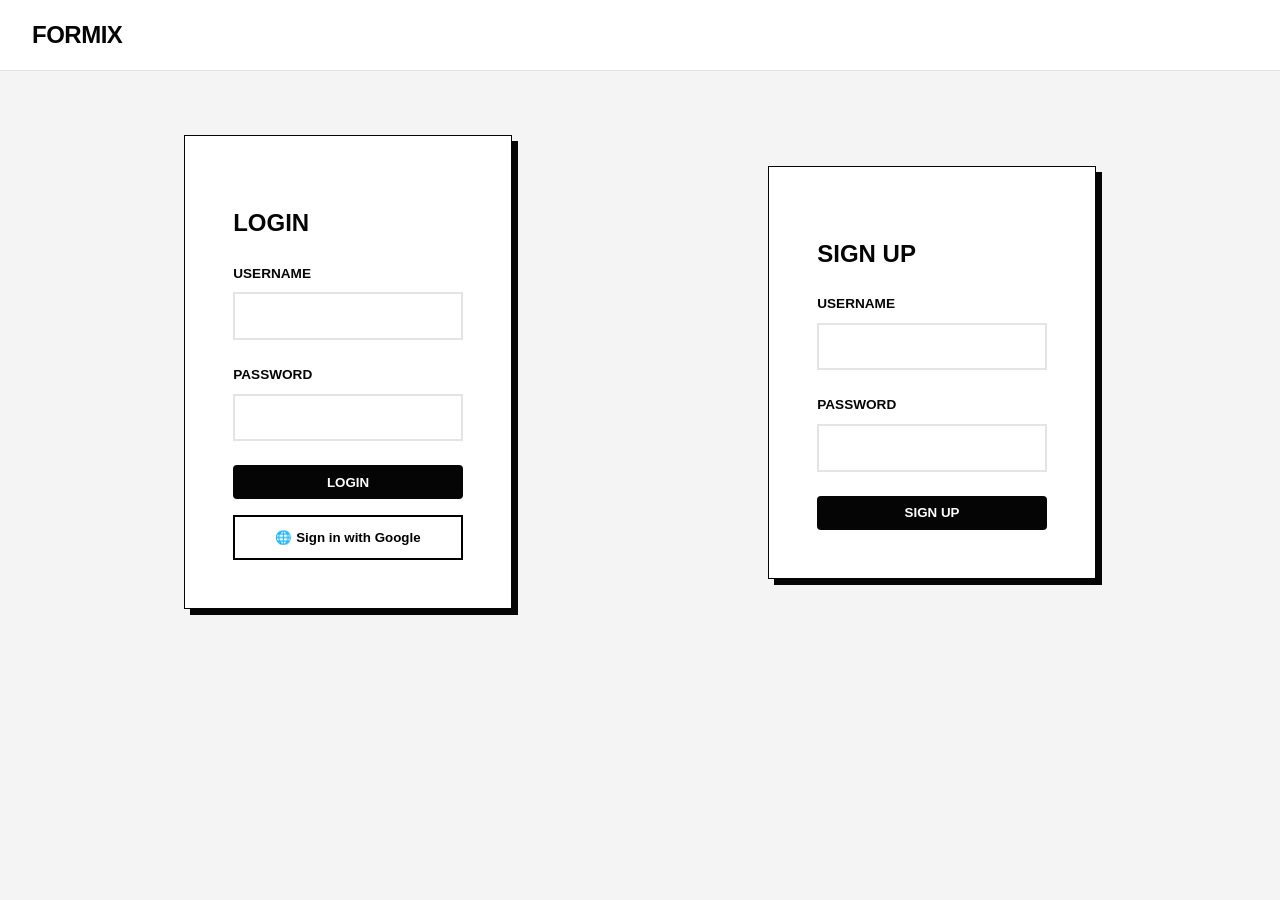
==== account.html @ 8f73c90e "commit" ====
<!DOCTYPE html>
<html lang="en">
<head>
    <meta charset="UTF-8">
    <meta name="viewport" content="width=device-width, initial-scale=1.0">
    <link rel="stylesheet" href="css/style.css">
    <title>Formix - My Account</title>
</head>
<body>
    <nav class="navbar"><a href="index.html" class="logo">FORMIX</a><div class="nav-right"><div id="auth-container"></div></div></nav>
    <header class="page-header"><h1 data-i18n="acc_title">ACCOUNT SETTINGS</h1></header>
    <main>
        <div class="account-container fade-in">
            <form onsubmit="saveProfile(event)">
                <div class="form-group">
                    <label>Profile Picture URL</label>
                    <input type="text" id="prof-pic" placeholder="Paste image URL here">
                </div>
                <div class="form-group">
                    <label>New Username</label>
                    <input type="text" id="prof-user">
                </div>
                <div class="form-group">
                    <label>New Password</label>
                    <input type="password" id="prof-pass">
                </div>
                <button type="submit" class="btn-primary" data-i18n="btn_save">Save Changes</button>
            </form>
            <hr style="margin:2rem 0; border:1px solid var(--gray-border);">
            <button onclick="deleteAccount()" class="btn-primary btn-danger" data-i18n="btn_delete">Delete Account</button>
        </div>
    </main>
    <script src="js/lang.js"></script><script src="js/auth.js"></script>
    <script>
        document.addEventListener("DOMContentLoaded", () => {
            const u = JSON.parse(localStorage.getItem('formix_currentUser'));
            if(!u) window.location.href = 'login.html';
            document.getElementById('prof-user').value = u.username;
            document.getElementById('prof-pic').value = u.profilePic || '';
        });
        function saveProfile(e) {
            e.preventDefault();
            let u = JSON.parse(localStorage.getItem('formix_currentUser'));
            const users = JSON.parse(localStorage.getItem('formix_users'));
            delete users[u.username]; // Remove old mapping
            u.username = document.getElementById('prof-user').value || u.username;
            u.password = document.getElementById('prof-pass').value || u.password;
            u.profilePic = document.getElementById('prof-pic').value;
            users[u.username] = u; // Add new mapping
            localStorage.setItem('formix_users', JSON.stringify(users));
            localStorage.setItem('formix_currentUser', JSON.stringify(u));
            alert("Profile Updated!"); location.reload();
        }
        function deleteAccount() {
            if(confirm("Are you sure? This cannot be undone.")) {
                const u = JSON.parse(localStorage.getItem('formix_currentUser'));
                const users = JSON.parse(localStorage.getItem('formix_users'));
                delete users[u.username];
                localStorage.setItem('formix_users', JSON.stringify(users));
                logout();
            }
        }
    </script>
</body>
</html>
---- css/style.css ----
:root { --black: #050505; --white: #ffffff; --gray-light: #f4f4f5; --gray-border: #e4e4e7; --gray-text: #71717a; --font-main: 'Inter', sans-serif; --primary: #2563eb; }
* { box-sizing: border-box; }
body { font-family: var(--font-main); background-color: var(--gray-light); color: var(--black); margin: 0; padding: 0; line-height: 1.6; }

/* NAVBAR & DROPDOWNS */
.navbar { display: flex; justify-content: space-between; align-items: center; padding: 1rem 2rem; background-color: var(--white); border-bottom: 1px solid var(--gray-border); position: sticky; top: 0; z-index: 100; }
.logo { font-weight: 800; font-size: 1.5rem; letter-spacing: -0.5px; display: flex; align-items: center; gap: 0.5rem; cursor: pointer; color: var(--black); text-decoration: none;}
.nav-right { display: flex; align-items: center; gap: 1.5rem; }

.lang-dropdown, .profile-dropdown { position: relative; display: inline-block; cursor: pointer; }
.lang-dropbtn { font-weight: 800; font-size: 0.95rem; display: flex; align-items: center; gap: 0.3rem; }
.lang-dropdown-content, .profile-dropdown-content { display: none; position: absolute; right: 0; background-color: var(--white); min-width: 180px; box-shadow: 0px 8px 16px rgba(0,0,0,0.1); border: 1px solid var(--gray-border); z-index: 101; border-radius: 4px; overflow: hidden; }
.lang-dropdown:hover .lang-dropdown-content, .profile-dropdown:hover .profile-dropdown-content { display: block; }
.lang-dropdown-content a, .profile-dropdown-content a { color: var(--black); padding: 12px 16px; text-decoration: none; display: block; font-size: 0.9rem; font-weight: 600; border-bottom: 1px solid var(--gray-light); }
.lang-dropdown-content a:hover, .profile-dropdown-content a:hover { background-color: var(--gray-light); }

.nav-profile-pic { width: 40px; height: 40px; border-radius: 50%; object-fit: cover; border: 2px solid var(--black); background: #eee; }
.btn-primary { background: var(--black); color: var(--white); padding: 0.6rem 1.2rem; text-decoration: none; font-weight: 800; border-radius: 4px; border: none; cursor: pointer; transition: 0.2s; }
.btn-primary:hover { opacity: 0.8; }
.btn-danger { background: #dc2626; color: white; }

/* HEADERS & WIDGET */
.hero, .page-header { text-align: center; padding: 4rem 1rem; background-color: var(--white); border-bottom: 1px solid var(--gray-border); }
.hero h1, .page-header h1 { font-weight: 800; font-size: 3rem; margin: 0; text-transform: uppercase; }
.hero p, .page-header p { color: var(--gray-text); font-size: 1.1rem; margin-top: 1rem; }
.db-widget { display: flex; justify-content: center; gap: 1rem; margin-top: 1.5rem; flex-wrap: wrap; }
.db-stat { background: var(--white); border: 2px solid var(--black); padding: 0.5rem 1rem; display: flex; align-items: center; gap: 0.5rem; box-shadow: 2px 2px 0px var(--black); }
.db-number { font-weight: 800; color: var(--black); }
.db-label { font-size: 0.8rem; font-weight: 600; text-transform: uppercase; color: var(--gray-text); }

/* MAIN GRIDS */
main { padding: 4rem 2rem; max-width: 1200px; margin: 0 auto; min-height: 50vh; }
.grid-container, .selection-container { display: grid; grid-template-columns: repeat(auto-fit, minmax(280px, 1fr)); gap: 2rem; }
.section-header { font-size: 1.5rem; font-weight: 800; color: var(--black); margin: 2rem 0 1.5rem; text-transform: uppercase; border-bottom: 3px solid var(--black); display: inline-block; padding-bottom: 0.5rem; }
.card { background-color: var(--white); padding: 3rem 2rem; border: 1px solid var(--gray-border); text-align: left; text-decoration: none; color: var(--black); display: flex; flex-direction: column; transition: 0.3s; position: relative; box-shadow: 4px 4px 0px var(--gray-border); cursor: pointer; }
.card:hover { transform: translate(-4px, -4px); box-shadow: 8px 8px 0px var(--black); border-color: var(--black); }
.card h2 { font-weight: 800; font-size: 1.5rem; margin: 0 0 0.5rem 0; text-transform: uppercase; }
.card p { color: var(--gray-text); margin: 0; font-size: 0.95rem; }

/* FORMS & AUTH */
.auth-container, .account-container { background: var(--white); border: 1px solid var(--black); padding: 3rem; max-width: 500px; margin: 0 auto; box-shadow: 6px 6px 0px var(--black); }
.form-group { margin-bottom: 1.5rem; text-align: left; }
.form-group label { display: block; font-weight: 800; margin-bottom: 0.5rem; text-transform: uppercase; font-size: 0.85rem; }
.form-group input, .form-group select { width: 100%; padding: 0.8rem; border: 2px solid var(--gray-border); font-family: inherit; font-size: 1rem; transition: 0.3s; }
.form-group input:focus, .form-group select:focus { outline: none; border-color: var(--black); }
.google-btn { display: flex; align-items: center; justify-content: center; gap: 10px; background: white; color: black; border: 2px solid black; width: 100%; padding: 0.8rem; font-weight: 800; cursor: pointer; margin-top: 1rem; transition: 0.2s; }
.google-btn:hover { background: var(--gray-light); }

/* CUSTOM WORKOUTS */
.cw-header { display: flex; justify-content: space-between; align-items: center; margin-bottom: 2rem; flex-wrap: wrap; gap: 1rem; }
.cw-item { background: white; border: 1px solid black; padding: 1.5rem; margin-bottom: 1rem; display: flex; justify-content: space-between; align-items: center; box-shadow: 3px 3px 0px black; }
.cw-item h3 { margin: 0 0 0.5rem 0; font-weight: 800; text-transform: uppercase; }
.cw-details { color: var(--gray-text); font-size: 0.9rem; }
.modal { display: none; position: fixed; top: 0; left: 0; width: 100%; height: 100%; background: rgba(0,0,0,0.5); z-index: 1000; justify-content: center; align-items: center; }
.modal-content { background: white; padding: 2rem; width: 90%; max-width: 600px; border: 2px solid black; box-shadow: 8px 8px 0px black; max-height: 90vh; overflow-y: auto; }
.close-modal { float: right; font-size: 1.5rem; font-weight: bold; cursor: pointer; }

/* WORKOUT CARDS (Original) */
.workout-card { background-color: var(--white); border: 1px solid var(--black); display: flex; flex-direction: column; box-shadow: 6px 6px 0px var(--black); margin-bottom: 3rem; }
@media(min-width: 850px) { .workout-card { flex-direction: row; } }
.video-container { flex: 1; position: relative; display: flex; align-items: center; justify-content: center; border-bottom: 1px solid var(--black); padding: 1rem; }
@media(min-width: 850px) { .video-container { border-right: 1px solid var(--black); border-bottom: none; } }
.video-container img { width: 100%; max-height: 400px; object-fit: contain; }
.workout-details { flex: 1; padding: 3rem; }
.workout-details h3 { font-weight: 800; font-size: 2rem; margin: 0 0 1rem; text-transform: uppercase; }
.tags { display: flex; gap: 0.5rem; margin-bottom: 1.5rem; flex-wrap: wrap; }
.tag { background-color: var(--black); color: var(--white); padding: 0.3rem 0.8rem; font-size: 0.75rem; font-weight: 600; text-transform: uppercase; }
.steps { padding-left: 1.2rem; }

.fade-in { animation: fadeIn 0.5s ease forwards; }
@keyframes fadeIn { from { opacity:0; transform:translateY(10px); } to { opacity:1; transform:translateY(0); } }
footer { text-align: center; padding: 3rem; background: var(--white); border-top: 1px solid var(--gray-border); color: var(--gray-text); font-weight: 600; }
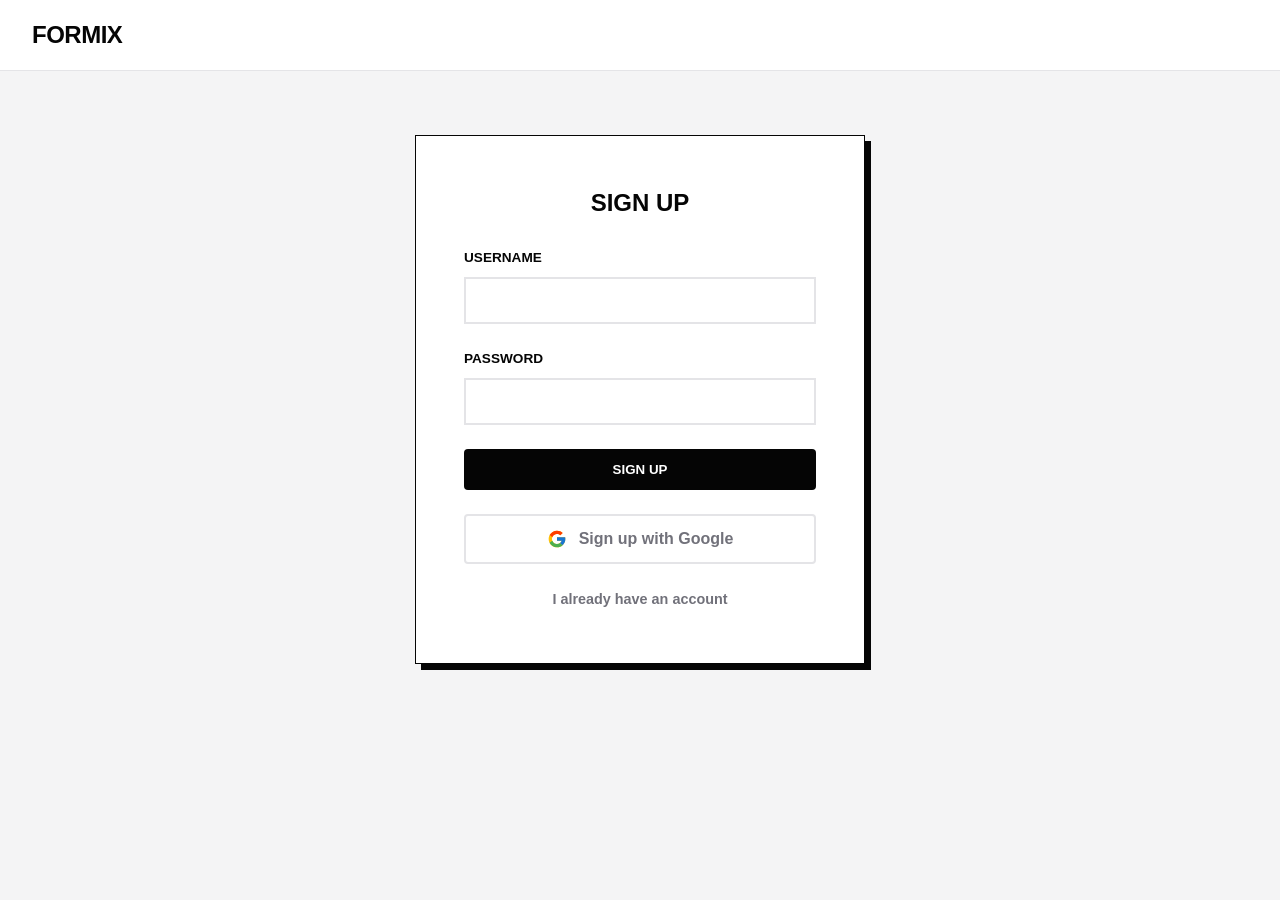
==== commit 64c10c59: "commit" ====
--- a/account.html
+++ b/account.html
@@ -4,37 +4,32 @@
     <meta charset="UTF-8">
     <meta name="viewport" content="width=device-width, initial-scale=1.0">
     <link rel="stylesheet" href="css/style.css">
+    <link rel="icon" type="image/png" href="assets/mini-logo.png">
     <title>Formix - My Account</title>
 </head>
 <body>
     <nav class="navbar"><a href="index.html" class="logo">FORMIX</a><div class="nav-right"><div id="auth-container"></div></div></nav>
-    <header class="page-header"><h1 data-i18n="acc_title">ACCOUNT SETTINGS</h1></header>
+    <header class="page-header">
+        <a href="javascript:history.back()" class="header-back-btn" data-i18n="btn_back">&larr; Back</a>
+        <h1 data-i18n="acc_title">ACCOUNT SETTINGS</h1>
+    </header>
     <main>
         <div class="account-container fade-in">
             <form onsubmit="saveProfile(event)">
-                <div class="form-group">
-                    <label>Profile Picture URL</label>
-                    <input type="text" id="prof-pic" placeholder="Paste image URL here">
-                </div>
-                <div class="form-group">
-                    <label>New Username</label>
-                    <input type="text" id="prof-user">
-                </div>
-                <div class="form-group">
-                    <label>New Password</label>
-                    <input type="password" id="prof-pass">
-                </div>
-                <button type="submit" class="btn-primary" data-i18n="btn_save">Save Changes</button>
+                <div class="form-group"><label>Profile Picture URL</label><input type="text" id="prof-pic" placeholder="Paste image URL here"></div>
+                <div class="form-group"><label>New Username</label><input type="text" id="prof-user"></div>
+                <div class="form-group"><label>New Password</label><input type="password" id="prof-pass"></div>
+                <button type="submit" class="btn-primary" data-i18n="btn_save" style="width:100%">Save Changes</button>
             </form>
             <hr style="margin:2rem 0; border:1px solid var(--gray-border);">
-            <button onclick="deleteAccount()" class="btn-primary btn-danger" data-i18n="btn_delete">Delete Account</button>
+            <button onclick="deleteAccount()" class="btn-primary btn-danger" data-i18n="btn_delete" style="width:100%">Delete Account</button>
         </div>
     </main>
     <script src="js/lang.js"></script><script src="js/auth.js"></script>
     <script>
         document.addEventListener("DOMContentLoaded", () => {
             const u = JSON.parse(localStorage.getItem('formix_currentUser'));
-            if(!u) window.location.href = 'login.html';
+            if(!u) window.location.href = 'signup.html';
             document.getElementById('prof-user').value = u.username;
             document.getElementById('prof-pic').value = u.profilePic || '';
         });
@@ -42,11 +37,11 @@
             e.preventDefault();
             let u = JSON.parse(localStorage.getItem('formix_currentUser'));
             const users = JSON.parse(localStorage.getItem('formix_users'));
-            delete users[u.username]; // Remove old mapping
+            delete users[u.username];
             u.username = document.getElementById('prof-user').value || u.username;
             u.password = document.getElementById('prof-pass').value || u.password;
             u.profilePic = document.getElementById('prof-pic').value;
-            users[u.username] = u; // Add new mapping
+            users[u.username] = u;
             localStorage.setItem('formix_users', JSON.stringify(users));
             localStorage.setItem('formix_currentUser', JSON.stringify(u));
             alert("Profile Updated!"); location.reload();
--- a/css/style.css
+++ b/css/style.css
@@ -4,47 +4,57 @@
 
 /* NAVBAR & DROPDOWNS */
 .navbar { display: flex; justify-content: space-between; align-items: center; padding: 1rem 2rem; background-color: var(--white); border-bottom: 1px solid var(--gray-border); position: sticky; top: 0; z-index: 100; }
-.logo { font-weight: 800; font-size: 1.5rem; letter-spacing: -0.5px; display: flex; align-items: center; gap: 0.5rem; cursor: pointer; color: var(--black); text-decoration: none;}
+.logo { font-weight: 800; font-size: 1.5rem; letter-spacing: -0.5px; text-decoration: none; color: var(--black); }
 .nav-right { display: flex; align-items: center; gap: 1.5rem; }
 
-.lang-dropdown, .profile-dropdown { position: relative; display: inline-block; cursor: pointer; }
+.lang-dropdown, .profile-dropdown { position: relative; display: inline-block; cursor: pointer; padding: 0.5rem 0; }
 .lang-dropbtn { font-weight: 800; font-size: 0.95rem; display: flex; align-items: center; gap: 0.3rem; }
-.lang-dropdown-content, .profile-dropdown-content { display: none; position: absolute; right: 0; background-color: var(--white); min-width: 180px; box-shadow: 0px 8px 16px rgba(0,0,0,0.1); border: 1px solid var(--gray-border); z-index: 101; border-radius: 4px; overflow: hidden; }
+.lang-dropdown-content, .profile-dropdown-content { display: none; position: absolute; right: 0; top: 100%; background-color: var(--white); min-width: 150px; box-shadow: 0px 8px 16px rgba(0,0,0,0.1); border: 1px solid var(--gray-border); z-index: 101; border-radius: 4px; overflow: hidden; }
 .lang-dropdown:hover .lang-dropdown-content, .profile-dropdown:hover .profile-dropdown-content { display: block; }
-.lang-dropdown-content a, .profile-dropdown-content a { color: var(--black); padding: 12px 16px; text-decoration: none; display: block; font-size: 0.9rem; font-weight: 600; border-bottom: 1px solid var(--gray-light); }
-.lang-dropdown-content a:hover, .profile-dropdown-content a:hover { background-color: var(--gray-light); }
+.lang-dropdown-content a, .profile-dropdown-content a { color: var(--black); padding: 12px 16px; text-decoration: none; display: block; font-size: 0.9rem; font-weight: 600; border-bottom: 1px solid var(--gray-light); transition: 0.2s; }
+.lang-dropdown-content a:hover, .profile-dropdown-content a:hover { background-color: var(--gray-light); padding-left: 20px; }
 
-.nav-profile-pic { width: 40px; height: 40px; border-radius: 50%; object-fit: cover; border: 2px solid var(--black); background: #eee; }
-.btn-primary { background: var(--black); color: var(--white); padding: 0.6rem 1.2rem; text-decoration: none; font-weight: 800; border-radius: 4px; border: none; cursor: pointer; transition: 0.2s; }
-.btn-primary:hover { opacity: 0.8; }
+.nav-profile-pic { width: 35px; height: 35px; border-radius: 50%; object-fit: cover; border: 2px solid var(--black); background: #eee; vertical-align: middle; }
+.btn-primary { background: var(--black); color: var(--white); padding: 0.8rem 1.2rem; text-decoration: none; font-weight: 800; border-radius: 4px; border: none; cursor: pointer; transition: 0.2s; text-align: center; }
+.btn-primary:hover { opacity: 0.8; transform: translateY(-2px); }
 .btn-danger { background: #dc2626; color: white; }
 
-/* HEADERS & WIDGET */
-.hero, .page-header { text-align: center; padding: 4rem 1rem; background-color: var(--white); border-bottom: 1px solid var(--gray-border); }
+/* HEADERS, WIDGETS & ESTHETIC BACK BUTTON */
+.page-header, .hero { position: relative; text-align: center; padding: 4rem 1rem; background-color: var(--white); border-bottom: 1px solid var(--gray-border); }
+.header-back-btn { 
+    position: absolute; left: 2rem; top: 2rem; text-decoration: none; color: var(--black); 
+    font-weight: 800; text-transform: uppercase; font-size: 0.85rem; letter-spacing: 1px; 
+    transition: all 0.3s ease; border: 2px solid var(--black); padding: 0.5rem 1.2rem; 
+    border-radius: 5px; background-color: var(--white); box-shadow: 3px 3px 0px var(--black);
+}
+.header-back-btn:hover { transform: translate(-2px, -2px); box-shadow: 5px 5px 0px var(--black); background-color: var(--gray-light); }
 .hero h1, .page-header h1 { font-weight: 800; font-size: 3rem; margin: 0; text-transform: uppercase; }
 .hero p, .page-header p { color: var(--gray-text); font-size: 1.1rem; margin-top: 1rem; }
 .db-widget { display: flex; justify-content: center; gap: 1rem; margin-top: 1.5rem; flex-wrap: wrap; }
-.db-stat { background: var(--white); border: 2px solid var(--black); padding: 0.5rem 1rem; display: flex; align-items: center; gap: 0.5rem; box-shadow: 2px 2px 0px var(--black); }
-.db-number { font-weight: 800; color: var(--black); }
-.db-label { font-size: 0.8rem; font-weight: 600; text-transform: uppercase; color: var(--gray-text); }
+.db-stat { background: var(--white); border: 2px solid var(--black); padding: 0.5rem 1.2rem; display: flex; align-items: center; gap: 0.5rem; box-shadow: 3px 3px 0px var(--black); }
+.db-number { font-weight: 800; color: var(--black); font-size: 1.2rem; }
+.db-label { font-size: 0.8rem; font-weight: 800; text-transform: uppercase; color: var(--gray-text); }
 
 /* MAIN GRIDS */
 main { padding: 4rem 2rem; max-width: 1200px; margin: 0 auto; min-height: 50vh; }
 .grid-container, .selection-container { display: grid; grid-template-columns: repeat(auto-fit, minmax(280px, 1fr)); gap: 2rem; }
-.section-header { font-size: 1.5rem; font-weight: 800; color: var(--black); margin: 2rem 0 1.5rem; text-transform: uppercase; border-bottom: 3px solid var(--black); display: inline-block; padding-bottom: 0.5rem; }
 .card { background-color: var(--white); padding: 3rem 2rem; border: 1px solid var(--gray-border); text-align: left; text-decoration: none; color: var(--black); display: flex; flex-direction: column; transition: 0.3s; position: relative; box-shadow: 4px 4px 0px var(--gray-border); cursor: pointer; }
 .card:hover { transform: translate(-4px, -4px); box-shadow: 8px 8px 0px var(--black); border-color: var(--black); }
+.card-icon img { width: 3.5rem; height: 3.5rem; object-fit: contain; margin-bottom: 1rem; }
 .card h2 { font-weight: 800; font-size: 1.5rem; margin: 0 0 0.5rem 0; text-transform: uppercase; }
 .card p { color: var(--gray-text); margin: 0; font-size: 0.95rem; }
 
-/* FORMS & AUTH */
-.auth-container, .account-container { background: var(--white); border: 1px solid var(--black); padding: 3rem; max-width: 500px; margin: 0 auto; box-shadow: 6px 6px 0px var(--black); }
+/* FORMS, AUTH & GOOGLE BUTTON */
+.auth-container, .account-container { background: var(--white); border: 1px solid var(--black); padding: 3rem; max-width: 450px; margin: 0 auto; box-shadow: 6px 6px 0px var(--black); width: 100%; }
+.auth-container h2 { text-transform: uppercase; font-weight: 800; margin-top: 0; margin-bottom: 1.5rem; text-align: center; }
 .form-group { margin-bottom: 1.5rem; text-align: left; }
 .form-group label { display: block; font-weight: 800; margin-bottom: 0.5rem; text-transform: uppercase; font-size: 0.85rem; }
 .form-group input, .form-group select { width: 100%; padding: 0.8rem; border: 2px solid var(--gray-border); font-family: inherit; font-size: 1rem; transition: 0.3s; }
 .form-group input:focus, .form-group select:focus { outline: none; border-color: var(--black); }
-.google-btn { display: flex; align-items: center; justify-content: center; gap: 10px; background: white; color: black; border: 2px solid black; width: 100%; padding: 0.8rem; font-weight: 800; cursor: pointer; margin-top: 1rem; transition: 0.2s; }
-.google-btn:hover { background: var(--gray-light); }
+.google-btn { display: flex; align-items: center; justify-content: center; gap: 12px; background: var(--white); color: var(--gray-text); border: 2px solid var(--gray-border); width: 100%; padding: 0.8rem; font-weight: 800; cursor: pointer; margin-top: 1.5rem; transition: 0.2s; font-family: inherit; font-size: 1rem; border-radius: 4px; }
+.google-btn:hover { background: var(--gray-light); border-color: var(--black); color: var(--black); transform: translateY(-2px); box-shadow: 3px 3px 0px var(--gray-border); }
+.auth-link { display: inline-block; text-align: center; margin-top: 1.5rem; color: var(--gray-text); text-decoration: none; font-weight: 800; font-size: 0.9rem; border-bottom: 2px solid transparent; padding-bottom: 2px; transition: 0.3s; width: 100%; }
+.auth-link:hover { color: var(--black); border-bottom: 2px solid var(--black); }
 
 /* CUSTOM WORKOUTS */
 .cw-header { display: flex; justify-content: space-between; align-items: center; margin-bottom: 2rem; flex-wrap: wrap; gap: 1rem; }
@@ -55,8 +65,9 @@
 .modal-content { background: white; padding: 2rem; width: 90%; max-width: 600px; border: 2px solid black; box-shadow: 8px 8px 0px black; max-height: 90vh; overflow-y: auto; }
 .close-modal { float: right; font-size: 1.5rem; font-weight: bold; cursor: pointer; }
 
-/* WORKOUT CARDS (Original) */
-.workout-card { background-color: var(--white); border: 1px solid var(--black); display: flex; flex-direction: column; box-shadow: 6px 6px 0px var(--black); margin-bottom: 3rem; }
+/* WORKOUT CARDS */
+.workout-card { background-color: var(--white); border: 1px solid var(--black); display: flex; flex-direction: column; box-shadow: 6px 6px 0px var(--black); margin-bottom: 3rem; transition: 0.3s; }
+.workout-card:hover { transform: translateX(4px); }
 @media(min-width: 850px) { .workout-card { flex-direction: row; } }
 .video-container { flex: 1; position: relative; display: flex; align-items: center; justify-content: center; border-bottom: 1px solid var(--black); padding: 1rem; }
 @media(min-width: 850px) { .video-container { border-right: 1px solid var(--black); border-bottom: none; } }
@@ -65,7 +76,6 @@
 .workout-details h3 { font-weight: 800; font-size: 2rem; margin: 0 0 1rem; text-transform: uppercase; }
 .tags { display: flex; gap: 0.5rem; margin-bottom: 1.5rem; flex-wrap: wrap; }
 .tag { background-color: var(--black); color: var(--white); padding: 0.3rem 0.8rem; font-size: 0.75rem; font-weight: 600; text-transform: uppercase; }
-.steps { padding-left: 1.2rem; }
 
 .fade-in { animation: fadeIn 0.5s ease forwards; }
 @keyframes fadeIn { from { opacity:0; transform:translateY(10px); } to { opacity:1; transform:translateY(0); } }
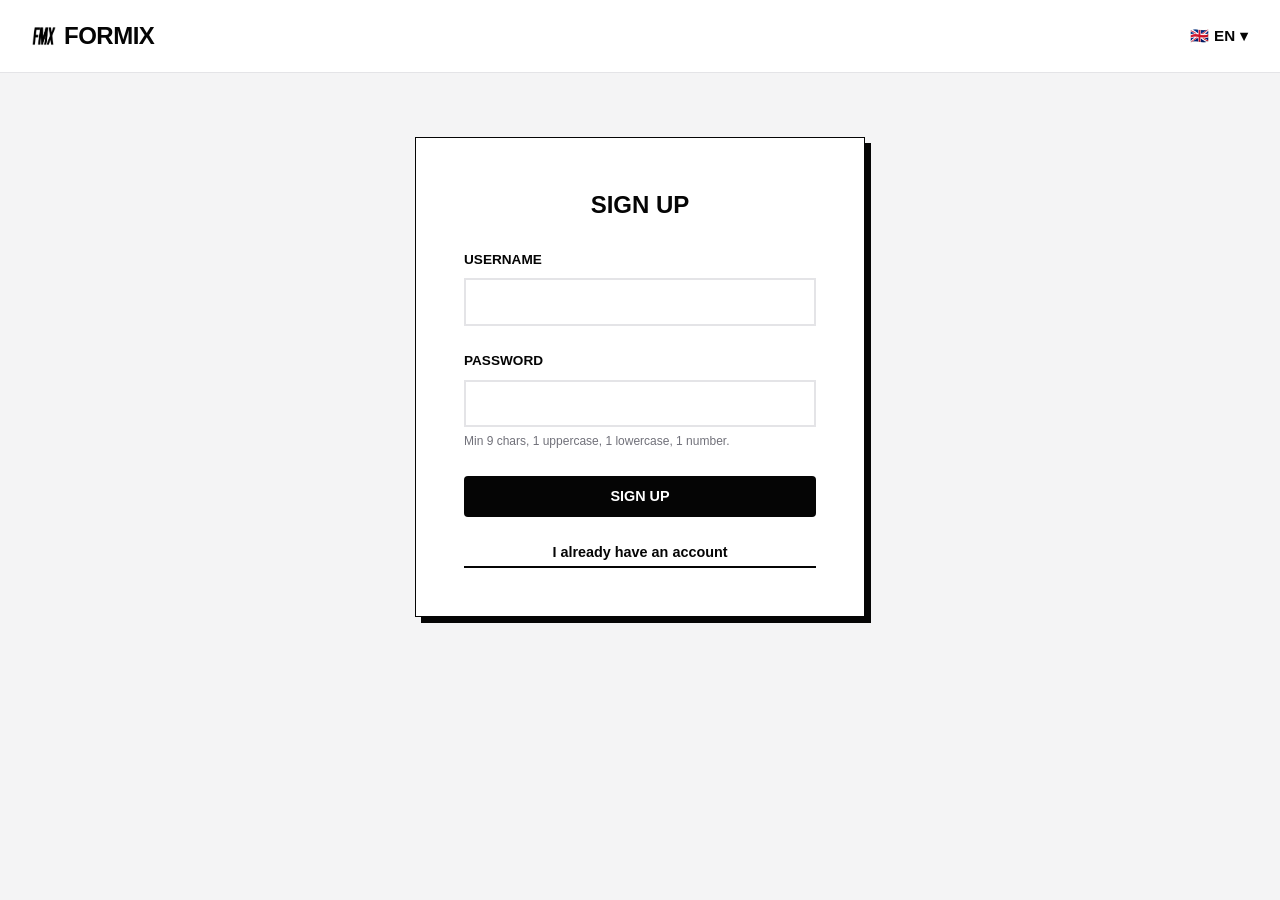
==== commit 5c6ec116: "commit" ====
--- a/account.html
+++ b/account.html
@@ -8,44 +8,109 @@
     <title>Formix - My Account</title>
 </head>
 <body>
-    <nav class="navbar"><a href="index.html" class="logo">FORMIX</a><div class="nav-right"><div id="auth-container"></div></div></nav>
+    <nav class="navbar"><a href="index.html" class="logo"><img src="assets/mini-logo.png"> FORMIX</a><div class="nav-right"><div class="lang-dropdown"><div class="lang-dropbtn"><span id="current-flag">🇬🇧</span> <span id="current-lang">EN</span> &#9662;</div><div class="lang-dropdown-content"><a href="javascript:void(0)" onclick="setLanguage('en')">🇬🇧 English</a><a href="javascript:void(0)" onclick="setLanguage('id')">🇮🇩 Indonesia</a></div></div><div id="auth-container"></div></div></nav>
     <header class="page-header">
         <a href="javascript:history.back()" class="header-back-btn" data-i18n="btn_back">&larr; Back</a>
         <h1 data-i18n="acc_title">ACCOUNT SETTINGS</h1>
     </header>
     <main>
+        <!-- PROFILE EDIT -->
+        <div class="account-container fade-in" style="margin-bottom:2rem;">
+            <h3 data-i18n="acc_edit_prof" style="margin-top:0; border-bottom:2px solid var(--black); padding-bottom:10px;">Edit Profile</h3>
+            <form onsubmit="saveProfile(event)">
+                <div class="form-group">
+                    <label data-i18n="acc_pic">Profile Picture</label>
+                    <img id="prof-pic-preview" src="" style="width:100px; height:100px; display:none; border-radius:50%; object-fit:cover; margin-bottom:1rem; border: 2px solid var(--black);">
+                    <input type="file" id="prof-pic-file" accept="image/*" onchange="previewImage(event)">
+                </div>
+                <div class="form-group"><label>Username</label><input type="text" id="prof-user" required></div>
+                <button type="submit" class="btn-primary" data-i18n="btn_save" style="width:100%">Save Profile</button>
+            </form>
+            <button onclick="deleteAccount()" class="btn-primary btn-danger" data-i18n="btn_delete" style="width:100%; margin-top:1.5rem;">Delete Account</button>
+        </div>
+
+        <!-- PASSWORD CHANGE -->
         <div class="account-container fade-in">
-            <form onsubmit="saveProfile(event)">
-                <div class="form-group"><label>Profile Picture URL</label><input type="text" id="prof-pic" placeholder="Paste image URL here"></div>
-                <div class="form-group"><label>New Username</label><input type="text" id="prof-user"></div>
-                <div class="form-group"><label>New Password</label><input type="password" id="prof-pass"></div>
-                <button type="submit" class="btn-primary" data-i18n="btn_save" style="width:100%">Save Changes</button>
+            <h3 data-i18n="acc_change_pwd" style="margin-top:0; border-bottom:2px solid var(--black); padding-bottom:10px;">Change Password</h3>
+            <form onsubmit="changePassword(event)">
+                <div class="form-group"><label data-i18n="acc_old_pwd">Old Password</label><input type="password" id="old-pass" required></div>
+                <div class="form-group">
+                    <label data-i18n="acc_new_pwd">New Password</label>
+                    <input type="password" id="new-pass" required>
+                    <small style="color:var(--gray-text); display:block; margin-top:5px; font-size:0.75rem;" data-i18n="pwd_hint">Min 9 chars, 1 uppercase, 1 lowercase, 1 number.</small>
+                </div>
+                <div class="form-group"><label data-i18n="acc_conf_pwd">Confirm New Password</label><input type="password" id="conf-pass" required></div>
+                <button type="submit" class="btn-primary" data-i18n="btn_save" style="width:100%">Save Password</button>
             </form>
-            <hr style="margin:2rem 0; border:1px solid var(--gray-border);">
-            <button onclick="deleteAccount()" class="btn-primary btn-danger" data-i18n="btn_delete" style="width:100%">Delete Account</button>
         </div>
     </main>
     <script src="js/lang.js"></script><script src="js/auth.js"></script>
     <script>
+        let uploadedPicBase64 = "";
         document.addEventListener("DOMContentLoaded", () => {
             const u = JSON.parse(localStorage.getItem('formix_currentUser'));
             if(!u) window.location.href = 'signup.html';
             document.getElementById('prof-user').value = u.username;
-            document.getElementById('prof-pic').value = u.profilePic || '';
+            if(u.profilePic) {
+                document.getElementById('prof-pic-preview').src = u.profilePic;
+                document.getElementById('prof-pic-preview').style.display = 'block';
+                uploadedPicBase64 = u.profilePic;
+            }
         });
+
+        function previewImage(event) {
+            const file = event.target.files[0];
+            if(file) {
+                const reader = new FileReader();
+                reader.onload = function(e) {
+                    uploadedPicBase64 = e.target.result;
+                    document.getElementById('prof-pic-preview').src = uploadedPicBase64;
+                    document.getElementById('prof-pic-preview').style.display = 'block';
+                }
+                reader.readAsDataURL(file);
+            }
+        }
+
         function saveProfile(e) {
             e.preventDefault();
             let u = JSON.parse(localStorage.getItem('formix_currentUser'));
             const users = JSON.parse(localStorage.getItem('formix_users'));
+            const newUsername = document.getElementById('prof-user').value;
+            
+            if (newUsername !== u.username && users[newUsername]) {
+                alert("Username already exists!"); return;
+            }
+
             delete users[u.username];
-            u.username = document.getElementById('prof-user').value || u.username;
-            u.password = document.getElementById('prof-pass').value || u.password;
-            u.profilePic = document.getElementById('prof-pic').value;
+            u.username = newUsername;
+            u.profilePic = uploadedPicBase64;
             users[u.username] = u;
+            
             localStorage.setItem('formix_users', JSON.stringify(users));
             localStorage.setItem('formix_currentUser', JSON.stringify(u));
             alert("Profile Updated!"); location.reload();
         }
+
+        function changePassword(e) {
+            e.preventDefault();
+            let u = JSON.parse(localStorage.getItem('formix_currentUser'));
+            const users = JSON.parse(localStorage.getItem('formix_users'));
+            const oldP = document.getElementById('old-pass').value;
+            const newP = document.getElementById('new-pass').value;
+            const confP = document.getElementById('conf-pass').value;
+
+            if(oldP !== u.password) return alert("Incorrect Old Password!");
+            if(newP !== confP) return alert("New passwords do not match!");
+            if(!validatePasswordStrength(newP)) return; // Validation alert inside function
+
+            u.password = newP;
+            users[u.username] = u;
+            localStorage.setItem('formix_users', JSON.stringify(users));
+            localStorage.setItem('formix_currentUser', JSON.stringify(u));
+            alert("Password Changed Successfully!");
+            document.getElementById('old-pass').value = ''; document.getElementById('new-pass').value = ''; document.getElementById('conf-pass').value = '';
+        }
+
         function deleteAccount() {
             if(confirm("Are you sure? This cannot be undone.")) {
                 const u = JSON.parse(localStorage.getItem('formix_currentUser'));
--- a/css/style.css
+++ b/css/style.css
@@ -4,7 +4,8 @@
 
 /* NAVBAR & DROPDOWNS */
 .navbar { display: flex; justify-content: space-between; align-items: center; padding: 1rem 2rem; background-color: var(--white); border-bottom: 1px solid var(--gray-border); position: sticky; top: 0; z-index: 100; }
-.logo { font-weight: 800; font-size: 1.5rem; letter-spacing: -0.5px; text-decoration: none; color: var(--black); }
+.logo { font-weight: 800; font-size: 1.5rem; letter-spacing: -0.5px; text-decoration: none; color: var(--black); display: flex; align-items: center; gap: 0.5rem;}
+.logo img { width: 24px; height: 24px; }
 .nav-right { display: flex; align-items: center; gap: 1.5rem; }
 
 .lang-dropdown, .profile-dropdown { position: relative; display: inline-block; cursor: pointer; padding: 0.5rem 0; }
@@ -15,17 +16,19 @@
 .lang-dropdown-content a:hover, .profile-dropdown-content a:hover { background-color: var(--gray-light); padding-left: 20px; }
 
 .nav-profile-pic { width: 35px; height: 35px; border-radius: 50%; object-fit: cover; border: 2px solid var(--black); background: #eee; vertical-align: middle; }
-.btn-primary { background: var(--black); color: var(--white); padding: 0.8rem 1.2rem; text-decoration: none; font-weight: 800; border-radius: 4px; border: none; cursor: pointer; transition: 0.2s; text-align: center; }
-.btn-primary:hover { opacity: 0.8; transform: translateY(-2px); }
+.btn-primary { background: var(--black); color: var(--white); padding: 0.8rem 1.2rem; text-decoration: none; font-weight: 800; border-radius: 4px; border: none; cursor: pointer; transition: 0.2s; text-align: center; font-family: inherit; font-size: 0.9rem; text-transform: uppercase;}
+.btn-primary:hover:not(:disabled) { transform: translateY(-2px); box-shadow: 3px 3px 0px var(--gray-text); }
+.btn-primary:disabled { opacity: 0.5; cursor: not-allowed; }
 .btn-danger { background: #dc2626; color: white; }
+.btn-success { background: #16a34a; color: white; }
+.btn-icon { background: var(--gray-light); border: 1px solid var(--gray-border); padding: 0.5rem; cursor: pointer; border-radius: 4px; transition: 0.2s; font-weight: bold;}
+.btn-icon:hover { background: var(--black); color: var(--white); }
 
-/* HEADERS, WIDGETS & ESTHETIC BACK BUTTON */
+/* HEADERS, WIDGETS & BACK BUTTON */
 .page-header, .hero { position: relative; text-align: center; padding: 4rem 1rem; background-color: var(--white); border-bottom: 1px solid var(--gray-border); }
 .header-back-btn { 
-    position: absolute; left: 2rem; top: 2rem; text-decoration: none; color: var(--black); 
-    font-weight: 800; text-transform: uppercase; font-size: 0.85rem; letter-spacing: 1px; 
-    transition: all 0.3s ease; border: 2px solid var(--black); padding: 0.5rem 1.2rem; 
-    border-radius: 5px; background-color: var(--white); box-shadow: 3px 3px 0px var(--black);
+    position: absolute; right: 2rem; top: 2rem; /* DIPINDAH KE KANAN */
+    text-decoration: none; color: var(--black); font-weight: 800; text-transform: uppercase; font-size: 0.85rem; letter-spacing: 1px; transition: all 0.3s ease; border: 2px solid var(--black); padding: 0.5rem 1.2rem; border-radius: 5px; background-color: var(--white); box-shadow: 3px 3px 0px var(--black);
 }
 .header-back-btn:hover { transform: translate(-2px, -2px); box-shadow: 5px 5px 0px var(--black); background-color: var(--gray-light); }
 .hero h1, .page-header h1 { font-weight: 800; font-size: 3rem; margin: 0; text-transform: uppercase; }
@@ -38,36 +41,50 @@
 /* MAIN GRIDS */
 main { padding: 4rem 2rem; max-width: 1200px; margin: 0 auto; min-height: 50vh; }
 .grid-container, .selection-container { display: grid; grid-template-columns: repeat(auto-fit, minmax(280px, 1fr)); gap: 2rem; }
+.section-header { font-size: 1.5rem; font-weight: 800; color: var(--black); margin: 2rem 0 1.5rem; text-transform: uppercase; border-bottom: 3px solid var(--black); display: inline-block; padding-bottom: 0.5rem; }
+.muscle-section { margin-bottom: 3rem; }
 .card { background-color: var(--white); padding: 3rem 2rem; border: 1px solid var(--gray-border); text-align: left; text-decoration: none; color: var(--black); display: flex; flex-direction: column; transition: 0.3s; position: relative; box-shadow: 4px 4px 0px var(--gray-border); cursor: pointer; }
 .card:hover { transform: translate(-4px, -4px); box-shadow: 8px 8px 0px var(--black); border-color: var(--black); }
 .card-icon img { width: 3.5rem; height: 3.5rem; object-fit: contain; margin-bottom: 1rem; }
 .card h2 { font-weight: 800; font-size: 1.5rem; margin: 0 0 0.5rem 0; text-transform: uppercase; }
 .card p { color: var(--gray-text); margin: 0; font-size: 0.95rem; }
+.card-arrow { position: absolute; bottom: 2rem; right: 2rem; font-size: 1.5rem; opacity: 0; transform: translateX(-10px); transition: all 0.3s ease; font-weight: bold; }
+.card:hover .card-arrow { opacity: 1; transform: translateX(0); } /* ARROW HOVER ONLY */
 
-/* FORMS, AUTH & GOOGLE BUTTON */
+/* FILTER DROPDOWN */
+.filter-wrapper { margin-top: 2rem; display: flex; justify-content: center; align-items: center; gap: 1rem; flex-wrap: wrap; }
+.filter-wrapper label { font-weight: 800; color: var(--gray-text); text-transform: uppercase; font-size: 0.9rem; letter-spacing: 1px; }
+.filter-select { padding: 0.6rem 1.5rem; font-family: var(--font-main); font-size: 0.95rem; font-weight: 800; border: 2px solid var(--black); background-color: var(--white); color: var(--black); cursor: pointer; outline: none; text-transform: uppercase; border-radius: 0px; box-shadow: 3px 3px 0px var(--black); transition: all 0.2s ease; }
+.filter-select:focus { background-color: var(--gray-light); }
+
+/* FORMS & AUTH */
 .auth-container, .account-container { background: var(--white); border: 1px solid var(--black); padding: 3rem; max-width: 450px; margin: 0 auto; box-shadow: 6px 6px 0px var(--black); width: 100%; }
 .auth-container h2 { text-transform: uppercase; font-weight: 800; margin-top: 0; margin-bottom: 1.5rem; text-align: center; }
 .form-group { margin-bottom: 1.5rem; text-align: left; }
 .form-group label { display: block; font-weight: 800; margin-bottom: 0.5rem; text-transform: uppercase; font-size: 0.85rem; }
 .form-group input, .form-group select { width: 100%; padding: 0.8rem; border: 2px solid var(--gray-border); font-family: inherit; font-size: 1rem; transition: 0.3s; }
 .form-group input:focus, .form-group select:focus { outline: none; border-color: var(--black); }
-.google-btn { display: flex; align-items: center; justify-content: center; gap: 12px; background: var(--white); color: var(--gray-text); border: 2px solid var(--gray-border); width: 100%; padding: 0.8rem; font-weight: 800; cursor: pointer; margin-top: 1.5rem; transition: 0.2s; font-family: inherit; font-size: 1rem; border-radius: 4px; }
-.google-btn:hover { background: var(--gray-light); border-color: var(--black); color: var(--black); transform: translateY(-2px); box-shadow: 3px 3px 0px var(--gray-border); }
-.auth-link { display: inline-block; text-align: center; margin-top: 1.5rem; color: var(--gray-text); text-decoration: none; font-weight: 800; font-size: 0.9rem; border-bottom: 2px solid transparent; padding-bottom: 2px; transition: 0.3s; width: 100%; }
-.auth-link:hover { color: var(--black); border-bottom: 2px solid var(--black); }
+.auth-link { display: inline-block; text-align: center; margin-top: 1.5rem; color: var(--black); text-decoration: none; font-weight: 800; font-size: 0.9rem; border-bottom: 2px solid var(--black); padding-bottom: 2px; transition: 0.3s; width: 100%; }
+.auth-link:hover { color: var(--primary); border-color: var(--primary); }
 
-/* CUSTOM WORKOUTS */
+/* CUSTOM & ACTIVE WORKOUTS */
 .cw-header { display: flex; justify-content: space-between; align-items: center; margin-bottom: 2rem; flex-wrap: wrap; gap: 1rem; }
 .cw-item { background: white; border: 1px solid black; padding: 1.5rem; margin-bottom: 1rem; display: flex; justify-content: space-between; align-items: center; box-shadow: 3px 3px 0px black; }
 .cw-item h3 { margin: 0 0 0.5rem 0; font-weight: 800; text-transform: uppercase; }
-.cw-details { color: var(--gray-text); font-size: 0.9rem; }
-.modal { display: none; position: fixed; top: 0; left: 0; width: 100%; height: 100%; background: rgba(0,0,0,0.5); z-index: 1000; justify-content: center; align-items: center; }
+.cw-details { color: var(--gray-text); font-size: 0.9rem; font-weight: 600; }
+.modal { display: none; position: fixed; top: 0; left: 0; width: 100%; height: 100%; background: rgba(0,0,0,0.6); z-index: 1000; justify-content: center; align-items: center; }
 .modal-content { background: white; padding: 2rem; width: 90%; max-width: 600px; border: 2px solid black; box-shadow: 8px 8px 0px black; max-height: 90vh; overflow-y: auto; }
 .close-modal { float: right; font-size: 1.5rem; font-weight: bold; cursor: pointer; }
+.filter-row { display: flex; gap: 0.5rem; margin-bottom: 1rem; }
+.filter-row input, .filter-row select { flex: 1; padding: 0.5rem; border: 1px solid var(--gray-border); font-family: inherit; }
+.ex-list-modal { max-height: 200px; overflow-y: auto; border: 1px solid var(--gray-border); padding: 0.5rem; margin-bottom: 1rem; }
+.ex-list-item { padding: 0.5rem; border-bottom: 1px solid var(--gray-light); cursor: pointer; font-weight: 600; transition: 0.2s;}
+.ex-list-item:hover, .ex-list-item.selected { background: var(--black); color: var(--white); }
+.tracker-row { display: flex; align-items: center; gap: 1rem; margin-top: 1rem; font-weight: 800; }
+.tracker-row span { font-size: 1.2rem; }
 
 /* WORKOUT CARDS */
 .workout-card { background-color: var(--white); border: 1px solid var(--black); display: flex; flex-direction: column; box-shadow: 6px 6px 0px var(--black); margin-bottom: 3rem; transition: 0.3s; }
-.workout-card:hover { transform: translateX(4px); }
 @media(min-width: 850px) { .workout-card { flex-direction: row; } }
 .video-container { flex: 1; position: relative; display: flex; align-items: center; justify-content: center; border-bottom: 1px solid var(--black); padding: 1rem; }
 @media(min-width: 850px) { .video-container { border-right: 1px solid var(--black); border-bottom: none; } }
@@ -76,7 +93,8 @@
 .workout-details h3 { font-weight: 800; font-size: 2rem; margin: 0 0 1rem; text-transform: uppercase; }
 .tags { display: flex; gap: 0.5rem; margin-bottom: 1.5rem; flex-wrap: wrap; }
 .tag { background-color: var(--black); color: var(--white); padding: 0.3rem 0.8rem; font-size: 0.75rem; font-weight: 600; text-transform: uppercase; }
+.steps { padding-left: 1.2rem; margin-bottom:0; }
 
-.fade-in { animation: fadeIn 0.5s ease forwards; }
+.fade-in { animation: fadeIn 0.5s ease forwards; opacity: 0; }
 @keyframes fadeIn { from { opacity:0; transform:translateY(10px); } to { opacity:1; transform:translateY(0); } }
 footer { text-align: center; padding: 3rem; background: var(--white); border-top: 1px solid var(--gray-border); color: var(--gray-text); font-weight: 600; }
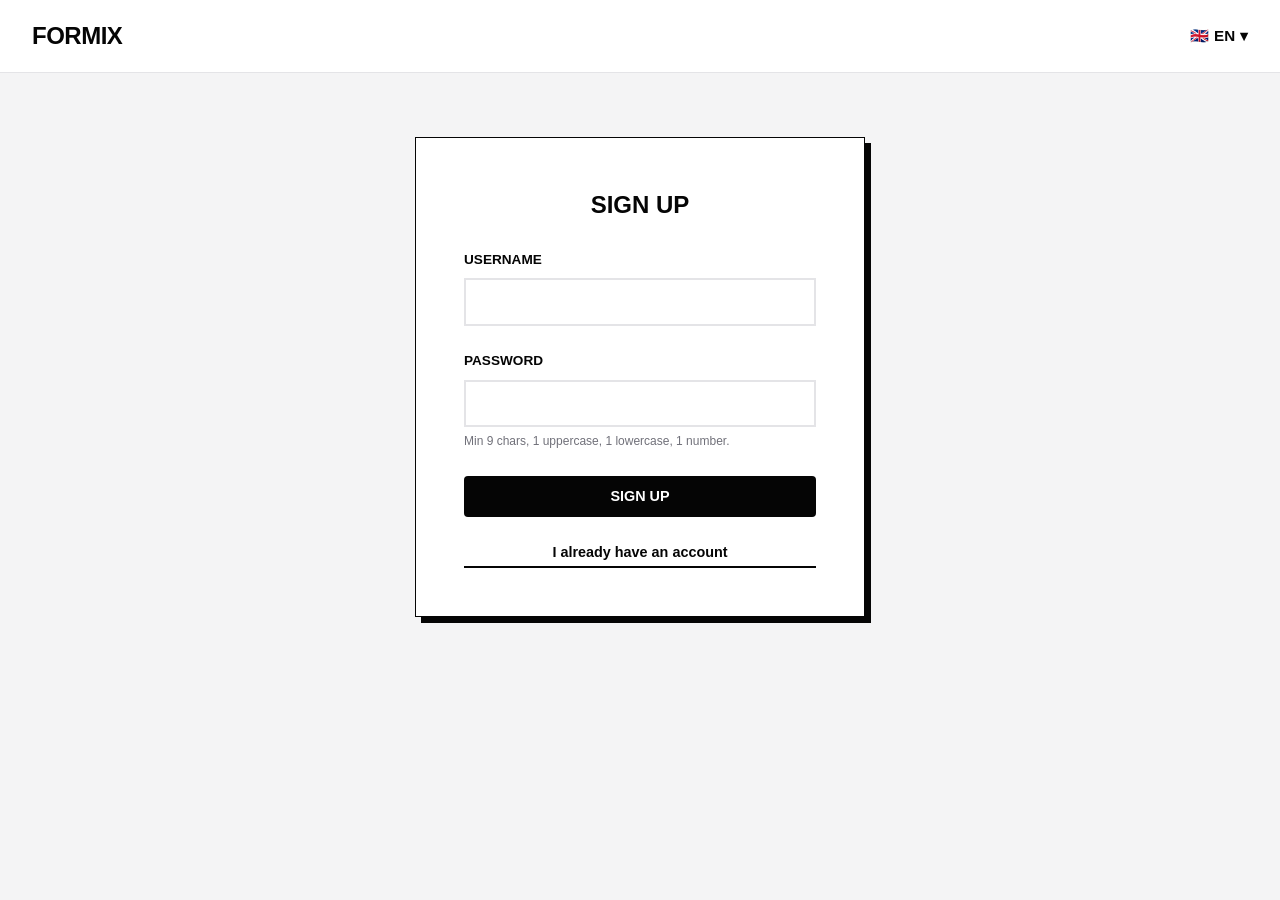
==== commit 5aa8e6fe: "commit" ====
--- a/account.html
+++ b/account.html
@@ -8,40 +8,41 @@
     <title>Formix - My Account</title>
 </head>
 <body>
-    <nav class="navbar"><a href="index.html" class="logo"><img src="assets/mini-logo.png"> FORMIX</a><div class="nav-right"><div class="lang-dropdown"><div class="lang-dropbtn"><span id="current-flag">🇬🇧</span> <span id="current-lang">EN</span> &#9662;</div><div class="lang-dropdown-content"><a href="javascript:void(0)" onclick="setLanguage('en')">🇬🇧 English</a><a href="javascript:void(0)" onclick="setLanguage('id')">🇮🇩 Indonesia</a></div></div><div id="auth-container"></div></div></nav>
+    <nav class="navbar"><a href="index.html" class="logo">FORMIX</a><div class="nav-right"><div class="lang-dropdown"><div class="lang-dropbtn"><span id="current-flag">🇬🇧</span> <span id="current-lang">EN</span> &#9662;</div><div class="lang-dropdown-content"><a href="javascript:void(0)" onclick="setLanguage('en')">🇬🇧 English</a><a href="javascript:void(0)" onclick="setLanguage('id')">🇮🇩 Indonesia</a></div></div><div id="auth-container"></div></div></nav>
     <header class="page-header">
         <a href="javascript:history.back()" class="header-back-btn" data-i18n="btn_back">&larr; Back</a>
         <h1 data-i18n="acc_title">ACCOUNT SETTINGS</h1>
     </header>
     <main>
-        <!-- PROFILE EDIT -->
         <div class="account-container fade-in" style="margin-bottom:2rem;">
-            <h3 data-i18n="acc_edit_prof" style="margin-top:0; border-bottom:2px solid var(--black); padding-bottom:10px;">Edit Profile</h3>
+            <h3 data-i18n="acc_edit_prof" class="section-header" style="display:block; text-align:center; width:100%; border:none;">Edit Profile</h3>
             <form onsubmit="saveProfile(event)">
-                <div class="form-group">
-                    <label data-i18n="acc_pic">Profile Picture</label>
-                    <img id="prof-pic-preview" src="" style="width:100px; height:100px; display:none; border-radius:50%; object-fit:cover; margin-bottom:1rem; border: 2px solid var(--black);">
-                    <input type="file" id="prof-pic-file" accept="image/*" onchange="previewImage(event)">
+                <div class="form-group text-center">
+                    <img id="prof-pic-preview" src="" style="width:120px; height:120px; display:none; border-radius:50%; object-fit:cover; margin:0 auto 1rem; border: 3px solid var(--black);">
+                    <input type="file" id="prof-pic-file" accept="image/*" onchange="previewImage(event)" style="font-size:0.9rem;">
                 </div>
                 <div class="form-group"><label>Username</label><input type="text" id="prof-user" required></div>
                 <button type="submit" class="btn-primary" data-i18n="btn_save" style="width:100%">Save Profile</button>
             </form>
-            <button onclick="deleteAccount()" class="btn-primary btn-danger" data-i18n="btn_delete" style="width:100%; margin-top:1.5rem;">Delete Account</button>
+            <hr style="margin:2rem 0; border:1px solid var(--gray-border);">
+            <button onclick="deleteAccount()" class="btn-primary btn-danger" data-i18n="btn_delete" style="width:100%;">Delete Account</button>
         </div>
 
-        <!-- PASSWORD CHANGE -->
         <div class="account-container fade-in">
-            <h3 data-i18n="acc_change_pwd" style="margin-top:0; border-bottom:2px solid var(--black); padding-bottom:10px;">Change Password</h3>
-            <form onsubmit="changePassword(event)">
-                <div class="form-group"><label data-i18n="acc_old_pwd">Old Password</label><input type="password" id="old-pass" required></div>
-                <div class="form-group">
-                    <label data-i18n="acc_new_pwd">New Password</label>
-                    <input type="password" id="new-pass" required>
-                    <small style="color:var(--gray-text); display:block; margin-top:5px; font-size:0.75rem;" data-i18n="pwd_hint">Min 9 chars, 1 uppercase, 1 lowercase, 1 number.</small>
-                </div>
-                <div class="form-group"><label data-i18n="acc_conf_pwd">Confirm New Password</label><input type="password" id="conf-pass" required></div>
-                <button type="submit" class="btn-primary" data-i18n="btn_save" style="width:100%">Save Password</button>
-            </form>
+            <button id="toggle-pwd-btn" class="btn-primary" onclick="togglePasswordForm()" style="width:100%;" data-i18n="acc_change_pwd">Change Password</button>
+            <div id="pwd-form-container" style="display:none; margin-top:2rem;">
+                <h3 data-i18n="acc_change_pwd" class="section-header" style="display:block; text-align:center; width:100%; border:none; margin-top:0;">Change Password</h3>
+                <form onsubmit="changePassword(event)">
+                    <div class="form-group"><label data-i18n="acc_old_pwd">Old Password</label><input type="password" id="old-pass" required></div>
+                    <div class="form-group">
+                        <label data-i18n="acc_new_pwd">New Password</label>
+                        <input type="password" id="new-pass" required>
+                        <small style="color:var(--gray-text); display:block; margin-top:5px; font-size:0.75rem;" data-i18n="pwd_hint">Min 9 chars, 1 uppercase, 1 lowercase, 1 number.</small>
+                    </div>
+                    <div class="form-group"><label data-i18n="acc_conf_pwd">Confirm New Password</label><input type="password" id="conf-pass" required></div>
+                    <button type="submit" class="btn-primary" data-i18n="btn_save" style="width:100%">Save Password</button>
+                </form>
+            </div>
         </div>
     </main>
     <script src="js/lang.js"></script><script src="js/auth.js"></script>
@@ -57,7 +58,12 @@
                 uploadedPicBase64 = u.profilePic;
             }
         });
-
+        function togglePasswordForm() {
+            const container = document.getElementById('pwd-form-container');
+            const btn = document.getElementById('toggle-pwd-btn');
+            container.style.display = 'block';
+            btn.style.display = 'none';
+        }
         function previewImage(event) {
             const file = event.target.files[0];
             if(file) {
@@ -70,27 +76,20 @@
                 reader.readAsDataURL(file);
             }
         }
-
         function saveProfile(e) {
             e.preventDefault();
             let u = JSON.parse(localStorage.getItem('formix_currentUser'));
             const users = JSON.parse(localStorage.getItem('formix_users'));
             const newUsername = document.getElementById('prof-user').value;
-            
-            if (newUsername !== u.username && users[newUsername]) {
-                alert("Username already exists!"); return;
-            }
-
+            if (newUsername !== u.username && users[newUsername]) return alert("Username already exists!");
             delete users[u.username];
             u.username = newUsername;
             u.profilePic = uploadedPicBase64;
             users[u.username] = u;
-            
             localStorage.setItem('formix_users', JSON.stringify(users));
             localStorage.setItem('formix_currentUser', JSON.stringify(u));
             alert("Profile Updated!"); location.reload();
         }
-
         function changePassword(e) {
             e.preventDefault();
             let u = JSON.parse(localStorage.getItem('formix_currentUser'));
@@ -98,19 +97,18 @@
             const oldP = document.getElementById('old-pass').value;
             const newP = document.getElementById('new-pass').value;
             const confP = document.getElementById('conf-pass').value;
-
             if(oldP !== u.password) return alert("Incorrect Old Password!");
             if(newP !== confP) return alert("New passwords do not match!");
-            if(!validatePasswordStrength(newP)) return; // Validation alert inside function
-
+            if(!validatePasswordStrength(newP)) return;
             u.password = newP;
             users[u.username] = u;
             localStorage.setItem('formix_users', JSON.stringify(users));
             localStorage.setItem('formix_currentUser', JSON.stringify(u));
             alert("Password Changed Successfully!");
             document.getElementById('old-pass').value = ''; document.getElementById('new-pass').value = ''; document.getElementById('conf-pass').value = '';
+            document.getElementById('pwd-form-container').style.display = 'none';
+            document.getElementById('toggle-pwd-btn').style.display = 'block';
         }
-
         function deleteAccount() {
             if(confirm("Are you sure? This cannot be undone.")) {
                 const u = JSON.parse(localStorage.getItem('formix_currentUser'));
--- a/css/style.css
+++ b/css/style.css
@@ -5,7 +5,6 @@
 /* NAVBAR & DROPDOWNS */
 .navbar { display: flex; justify-content: space-between; align-items: center; padding: 1rem 2rem; background-color: var(--white); border-bottom: 1px solid var(--gray-border); position: sticky; top: 0; z-index: 100; }
 .logo { font-weight: 800; font-size: 1.5rem; letter-spacing: -0.5px; text-decoration: none; color: var(--black); display: flex; align-items: center; gap: 0.5rem;}
-.logo img { width: 24px; height: 24px; }
 .nav-right { display: flex; align-items: center; gap: 1.5rem; }
 
 .lang-dropdown, .profile-dropdown { position: relative; display: inline-block; cursor: pointer; padding: 0.5rem 0; }
@@ -27,7 +26,7 @@
 /* HEADERS, WIDGETS & BACK BUTTON */
 .page-header, .hero { position: relative; text-align: center; padding: 4rem 1rem; background-color: var(--white); border-bottom: 1px solid var(--gray-border); }
 .header-back-btn { 
-    position: absolute; right: 2rem; top: 2rem; /* DIPINDAH KE KANAN */
+    position: absolute; right: 2rem; top: 2rem;
     text-decoration: none; color: var(--black); font-weight: 800; text-transform: uppercase; font-size: 0.85rem; letter-spacing: 1px; transition: all 0.3s ease; border: 2px solid var(--black); padding: 0.5rem 1.2rem; border-radius: 5px; background-color: var(--white); box-shadow: 3px 3px 0px var(--black);
 }
 .header-back-btn:hover { transform: translate(-2px, -2px); box-shadow: 5px 5px 0px var(--black); background-color: var(--gray-light); }
@@ -37,6 +36,7 @@
 .db-stat { background: var(--white); border: 2px solid var(--black); padding: 0.5rem 1.2rem; display: flex; align-items: center; gap: 0.5rem; box-shadow: 3px 3px 0px var(--black); }
 .db-number { font-weight: 800; color: var(--black); font-size: 1.2rem; }
 .db-label { font-size: 0.8rem; font-weight: 800; text-transform: uppercase; color: var(--gray-text); }
+.text-center { text-align: center; }
 
 /* MAIN GRIDS */
 main { padding: 4rem 2rem; max-width: 1200px; margin: 0 auto; min-height: 50vh; }
@@ -49,7 +49,7 @@
 .card h2 { font-weight: 800; font-size: 1.5rem; margin: 0 0 0.5rem 0; text-transform: uppercase; }
 .card p { color: var(--gray-text); margin: 0; font-size: 0.95rem; }
 .card-arrow { position: absolute; bottom: 2rem; right: 2rem; font-size: 1.5rem; opacity: 0; transform: translateX(-10px); transition: all 0.3s ease; font-weight: bold; }
-.card:hover .card-arrow { opacity: 1; transform: translateX(0); } /* ARROW HOVER ONLY */
+.card:hover .card-arrow { opacity: 1; transform: translateX(0); }
 
 /* FILTER DROPDOWN */
 .filter-wrapper { margin-top: 2rem; display: flex; justify-content: center; align-items: center; gap: 1rem; flex-wrap: wrap; }
@@ -69,6 +69,7 @@
 
 /* CUSTOM & ACTIVE WORKOUTS */
 .cw-header { display: flex; justify-content: space-between; align-items: center; margin-bottom: 2rem; flex-wrap: wrap; gap: 1rem; }
+.active-header-actions { display: flex; justify-content: center; gap: 1rem; margin-bottom: 2rem; }
 .cw-item { background: white; border: 1px solid black; padding: 1.5rem; margin-bottom: 1rem; display: flex; justify-content: space-between; align-items: center; box-shadow: 3px 3px 0px black; }
 .cw-item h3 { margin: 0 0 0.5rem 0; font-weight: 800; text-transform: uppercase; }
 .cw-details { color: var(--gray-text); font-size: 0.9rem; font-weight: 600; }
@@ -80,16 +81,19 @@
 .ex-list-modal { max-height: 200px; overflow-y: auto; border: 1px solid var(--gray-border); padding: 0.5rem; margin-bottom: 1rem; }
 .ex-list-item { padding: 0.5rem; border-bottom: 1px solid var(--gray-light); cursor: pointer; font-weight: 600; transition: 0.2s;}
 .ex-list-item:hover, .ex-list-item.selected { background: var(--black); color: var(--white); }
-.tracker-row { display: flex; align-items: center; gap: 1rem; margin-top: 1rem; font-weight: 800; }
+.tracker-row { display: flex; align-items: center; gap: 1rem; font-weight: 800; }
 .tracker-row span { font-size: 1.2rem; }
+.edit-controls { display: flex; flex-direction: column; gap: 5px; padding: 1rem; border-left: 1px solid var(--gray-border); align-items: center; justify-content: center; background: var(--gray-light);}
+.edit-controls button { font-size: 0.9rem; padding: 0.4rem 0.6rem; width: 100%;}
 
 /* WORKOUT CARDS */
 .workout-card { background-color: var(--white); border: 1px solid var(--black); display: flex; flex-direction: column; box-shadow: 6px 6px 0px var(--black); margin-bottom: 3rem; transition: 0.3s; }
+.workout-card:hover { transform: translateX(4px); }
 @media(min-width: 850px) { .workout-card { flex-direction: row; } }
 .video-container { flex: 1; position: relative; display: flex; align-items: center; justify-content: center; border-bottom: 1px solid var(--black); padding: 1rem; }
 @media(min-width: 850px) { .video-container { border-right: 1px solid var(--black); border-bottom: none; } }
 .video-container img { width: 100%; max-height: 400px; object-fit: contain; }
-.workout-details { flex: 1; padding: 3rem; }
+.workout-details { flex: 1.5; padding: 3rem; }
 .workout-details h3 { font-weight: 800; font-size: 2rem; margin: 0 0 1rem; text-transform: uppercase; }
 .tags { display: flex; gap: 0.5rem; margin-bottom: 1.5rem; flex-wrap: wrap; }
 .tag { background-color: var(--black); color: var(--white); padding: 0.3rem 0.8rem; font-size: 0.75rem; font-weight: 600; text-transform: uppercase; }
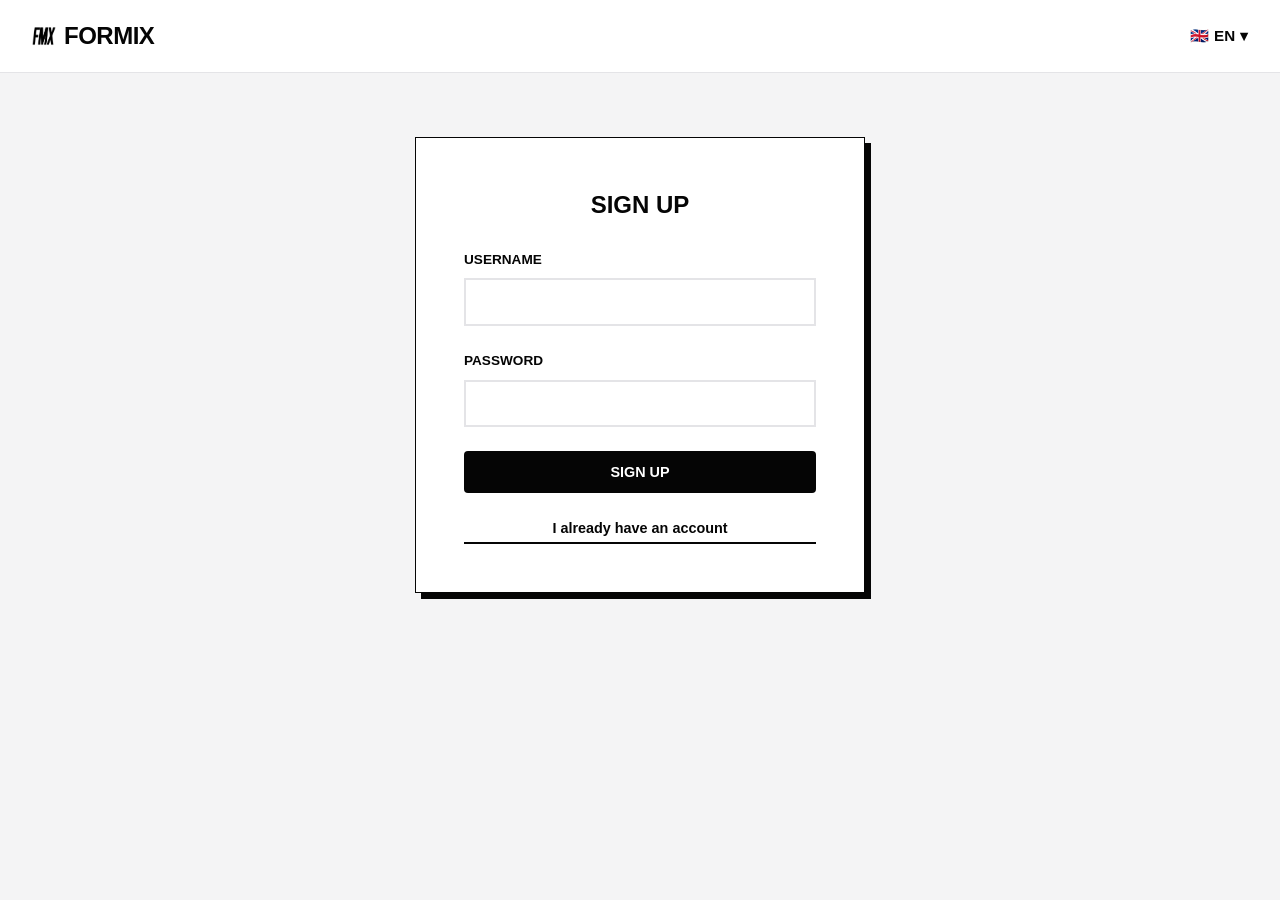
==== commit 81bc58e4: "commit" ====
--- a/account.html
+++ b/account.html
@@ -8,12 +8,13 @@
     <title>Formix - My Account</title>
 </head>
 <body>
-    <nav class="navbar"><a href="index.html" class="logo">FORMIX</a><div class="nav-right"><div class="lang-dropdown"><div class="lang-dropbtn"><span id="current-flag">🇬🇧</span> <span id="current-lang">EN</span> &#9662;</div><div class="lang-dropdown-content"><a href="javascript:void(0)" onclick="setLanguage('en')">🇬🇧 English</a><a href="javascript:void(0)" onclick="setLanguage('id')">🇮🇩 Indonesia</a></div></div><div id="auth-container"></div></div></nav>
+    <nav class="navbar"><a href="index.html" class="logo"><img src="assets/mini-logo.png"> FORMIX</a><div class="nav-right"><div class="lang-dropdown"><div class="lang-dropbtn"><span id="current-flag">🇬🇧</span> <span id="current-lang">EN</span> &#9662;</div><div class="lang-dropdown-content"><a href="javascript:void(0)" onclick="setLanguage('en')">🇬🇧 English</a><a href="javascript:void(0)" onclick="setLanguage('id')">🇮🇩 Indonesia</a></div></div><div id="auth-container"></div></div></nav>
     <header class="page-header">
         <a href="javascript:history.back()" class="header-back-btn" data-i18n="btn_back">&larr; Back</a>
         <h1 data-i18n="acc_title">ACCOUNT SETTINGS</h1>
     </header>
     <main>
+        <!-- PROFILE EDIT -->
         <div class="account-container fade-in" style="margin-bottom:2rem;">
             <h3 data-i18n="acc_edit_prof" class="section-header" style="display:block; text-align:center; width:100%; border:none;">Edit Profile</h3>
             <form onsubmit="saveProfile(event)">
@@ -28,6 +29,7 @@
             <button onclick="deleteAccount()" class="btn-primary btn-danger" data-i18n="btn_delete" style="width:100%;">Delete Account</button>
         </div>
 
+        <!-- PASSWORD CHANGE -->
         <div class="account-container fade-in">
             <button id="toggle-pwd-btn" class="btn-primary" onclick="togglePasswordForm()" style="width:100%;" data-i18n="acc_change_pwd">Change Password</button>
             <div id="pwd-form-container" style="display:none; margin-top:2rem;">
@@ -36,8 +38,8 @@
                     <div class="form-group"><label data-i18n="acc_old_pwd">Old Password</label><input type="password" id="old-pass" required></div>
                     <div class="form-group">
                         <label data-i18n="acc_new_pwd">New Password</label>
-                        <input type="password" id="new-pass" required>
-                        <small style="color:var(--gray-text); display:block; margin-top:5px; font-size:0.75rem;" data-i18n="pwd_hint">Min 9 chars, 1 uppercase, 1 lowercase, 1 number.</small>
+                        <input type="password" id="new-pass" required oninput="document.getElementById('acc-pwd-hint').style.display='none'">
+                        <small id="acc-pwd-hint" style="display:none; margin-top:5px; font-size:0.75rem; font-weight: 600;" data-i18n="pwd_hint">Min 9 chars, 1 uppercase, 1 lowercase, 1 number.</small>
                     </div>
                     <div class="form-group"><label data-i18n="acc_conf_pwd">Confirm New Password</label><input type="password" id="conf-pass" required></div>
                     <button type="submit" class="btn-primary" data-i18n="btn_save" style="width:100%">Save Password</button>
@@ -99,7 +101,10 @@
             const confP = document.getElementById('conf-pass').value;
             if(oldP !== u.password) return alert("Incorrect Old Password!");
             if(newP !== confP) return alert("New passwords do not match!");
-            if(!validatePasswordStrength(newP)) return;
+            
+            // Validasi dan Trigger Error Hint UI
+            if(!validatePasswordStrength(newP, 'acc-pwd-hint')) return;
+            
             u.password = newP;
             users[u.username] = u;
             localStorage.setItem('formix_users', JSON.stringify(users));
--- a/css/style.css
+++ b/css/style.css
@@ -5,6 +5,7 @@
 /* NAVBAR & DROPDOWNS */
 .navbar { display: flex; justify-content: space-between; align-items: center; padding: 1rem 2rem; background-color: var(--white); border-bottom: 1px solid var(--gray-border); position: sticky; top: 0; z-index: 100; }
 .logo { font-weight: 800; font-size: 1.5rem; letter-spacing: -0.5px; text-decoration: none; color: var(--black); display: flex; align-items: center; gap: 0.5rem;}
+.logo img { width: 24px; height: 24px; }
 .nav-right { display: flex; align-items: center; gap: 1.5rem; }
 
 .lang-dropdown, .profile-dropdown { position: relative; display: inline-block; cursor: pointer; padding: 0.5rem 0; }
@@ -101,4 +102,19 @@
 
 .fade-in { animation: fadeIn 0.5s ease forwards; opacity: 0; }
 @keyframes fadeIn { from { opacity:0; transform:translateY(10px); } to { opacity:1; transform:translateY(0); } }
-footer { text-align: center; padding: 3rem; background: var(--white); border-top: 1px solid var(--gray-border); color: var(--gray-text); font-weight: 600; }+footer { text-align: center; padding: 3rem; background: var(--white); border-top: 1px solid var(--gray-border); color: var(--gray-text); font-weight: 600; }
+
+/* MOBILE RESPONSIVENESS */
+@media (max-width: 768px) {
+    .page-header { padding-top: 5.5rem; }
+    .hero h1, .page-header h1 { font-size: 2rem; }
+    .header-back-btn {
+        top: 1.2rem;
+        right: 1.2rem;
+        padding: 0.4rem 0.8rem;
+        font-size: 0.7rem;
+        box-shadow: 2px 2px 0px var(--black);
+    }
+    .header-back-btn:hover { transform: translate(-1px, -1px); box-shadow: 3px 3px 0px var(--black); }
+    .workout-card { flex-direction: column; }
+}
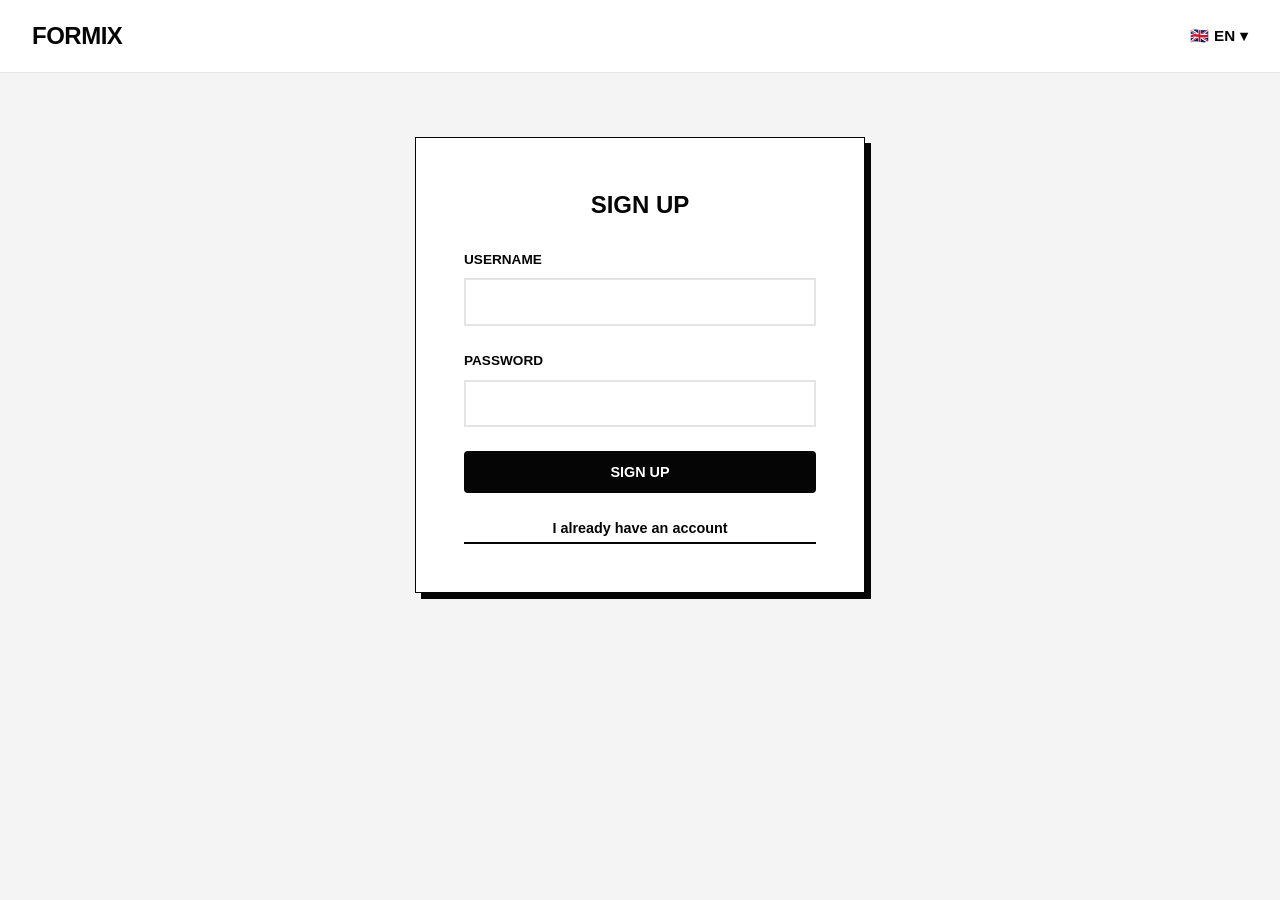
==== commit 30f5bb87: "commit" ====
--- a/account.html
+++ b/account.html
@@ -8,13 +8,12 @@
     <title>Formix - My Account</title>
 </head>
 <body>
-    <nav class="navbar"><a href="index.html" class="logo"><img src="assets/mini-logo.png"> FORMIX</a><div class="nav-right"><div class="lang-dropdown"><div class="lang-dropbtn"><span id="current-flag">🇬🇧</span> <span id="current-lang">EN</span> &#9662;</div><div class="lang-dropdown-content"><a href="javascript:void(0)" onclick="setLanguage('en')">🇬🇧 English</a><a href="javascript:void(0)" onclick="setLanguage('id')">🇮🇩 Indonesia</a></div></div><div id="auth-container"></div></div></nav>
+    <nav class="navbar"><a href="index.html" class="logo">FORMIX</a><div class="nav-right"><div class="lang-dropdown"><div class="lang-dropbtn"><span id="current-flag">🇬🇧</span> <span id="current-lang">EN</span> &#9662;</div><div class="lang-dropdown-content"><a href="javascript:void(0)" onclick="setLanguage('en')">🇬🇧 English</a><a href="javascript:void(0)" onclick="setLanguage('id')">🇮🇩 Indonesia</a></div></div><div id="auth-container"></div></div></nav>
     <header class="page-header">
         <a href="javascript:history.back()" class="header-back-btn" data-i18n="btn_back">&larr; Back</a>
         <h1 data-i18n="acc_title">ACCOUNT SETTINGS</h1>
     </header>
     <main>
-        <!-- PROFILE EDIT -->
         <div class="account-container fade-in" style="margin-bottom:2rem;">
             <h3 data-i18n="acc_edit_prof" class="section-header" style="display:block; text-align:center; width:100%; border:none;">Edit Profile</h3>
             <form onsubmit="saveProfile(event)">
@@ -29,7 +28,6 @@
             <button onclick="deleteAccount()" class="btn-primary btn-danger" data-i18n="btn_delete" style="width:100%;">Delete Account</button>
         </div>
 
-        <!-- PASSWORD CHANGE -->
         <div class="account-container fade-in">
             <button id="toggle-pwd-btn" class="btn-primary" onclick="togglePasswordForm()" style="width:100%;" data-i18n="acc_change_pwd">Change Password</button>
             <div id="pwd-form-container" style="display:none; margin-top:2rem;">
@@ -101,10 +99,7 @@
             const confP = document.getElementById('conf-pass').value;
             if(oldP !== u.password) return alert("Incorrect Old Password!");
             if(newP !== confP) return alert("New passwords do not match!");
-            
-            // Validasi dan Trigger Error Hint UI
             if(!validatePasswordStrength(newP, 'acc-pwd-hint')) return;
-            
             u.password = newP;
             users[u.username] = u;
             localStorage.setItem('formix_users', JSON.stringify(users));
--- a/css/style.css
+++ b/css/style.css
@@ -86,6 +86,7 @@
 .tracker-row span { font-size: 1.2rem; }
 .edit-controls { display: flex; flex-direction: column; gap: 5px; padding: 1rem; border-left: 1px solid var(--gray-border); align-items: center; justify-content: center; background: var(--gray-light);}
 .edit-controls button { font-size: 0.9rem; padding: 0.4rem 0.6rem; width: 100%;}
+.target-badge { display: inline-block; padding: 0.5rem 1rem; background: var(--black); color: var(--white); font-weight: 800; font-size: 1.1rem; border-radius: 4px; margin-bottom: 1.5rem; letter-spacing: 1px; box-shadow: 3px 3px 0px var(--primary); }
 
 /* WORKOUT CARDS */
 .workout-card { background-color: var(--white); border: 1px solid var(--black); display: flex; flex-direction: column; box-shadow: 6px 6px 0px var(--black); margin-bottom: 3rem; transition: 0.3s; }
@@ -109,11 +110,7 @@
     .page-header { padding-top: 5.5rem; }
     .hero h1, .page-header h1 { font-size: 2rem; }
     .header-back-btn {
-        top: 1.2rem;
-        right: 1.2rem;
-        padding: 0.4rem 0.8rem;
-        font-size: 0.7rem;
-        box-shadow: 2px 2px 0px var(--black);
+        top: 1.2rem; right: 1.2rem; padding: 0.4rem 0.8rem; font-size: 0.7rem; box-shadow: 2px 2px 0px var(--black);
     }
     .header-back-btn:hover { transform: translate(-1px, -1px); box-shadow: 3px 3px 0px var(--black); }
     .workout-card { flex-direction: column; }
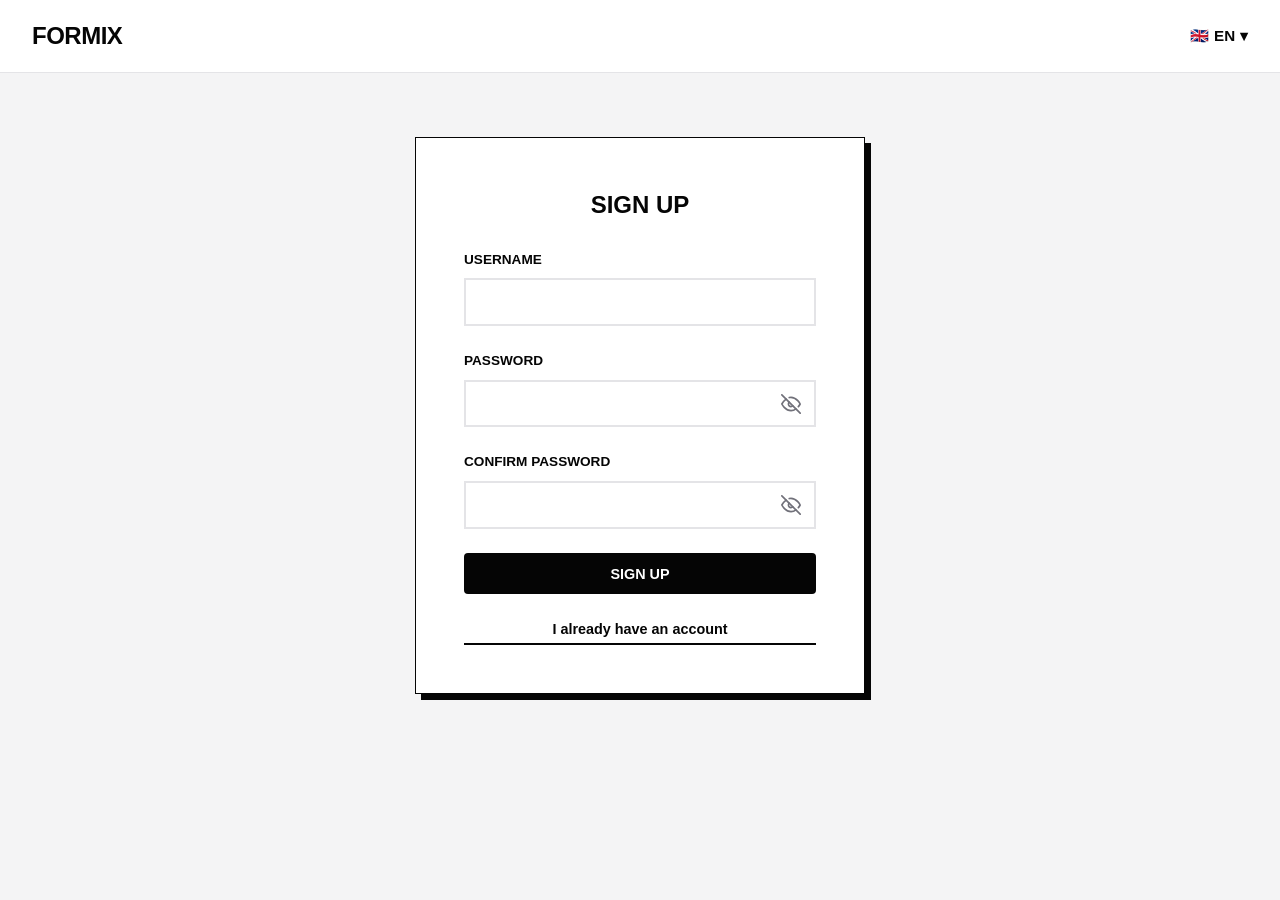
==== commit 259f6f9f: "commit" ====
--- a/account.html
+++ b/account.html
@@ -14,6 +14,7 @@
         <h1 data-i18n="acc_title">ACCOUNT SETTINGS</h1>
     </header>
     <main>
+        <!-- PROFILE EDIT -->
         <div class="account-container fade-in" style="margin-bottom:2rem;">
             <h3 data-i18n="acc_edit_prof" class="section-header" style="display:block; text-align:center; width:100%; border:none;">Edit Profile</h3>
             <form onsubmit="saveProfile(event)">
@@ -28,18 +29,40 @@
             <button onclick="deleteAccount()" class="btn-primary btn-danger" data-i18n="btn_delete" style="width:100%;">Delete Account</button>
         </div>
 
+        <!-- PASSWORD CHANGE -->
         <div class="account-container fade-in">
             <button id="toggle-pwd-btn" class="btn-primary" onclick="togglePasswordForm()" style="width:100%;" data-i18n="acc_change_pwd">Change Password</button>
             <div id="pwd-form-container" style="display:none; margin-top:2rem;">
                 <h3 data-i18n="acc_change_pwd" class="section-header" style="display:block; text-align:center; width:100%; border:none; margin-top:0;">Change Password</h3>
                 <form onsubmit="changePassword(event)">
-                    <div class="form-group"><label data-i18n="acc_old_pwd">Old Password</label><input type="password" id="old-pass" required></div>
+                    <div class="form-group">
+                        <label data-i18n="acc_old_pwd">Old Password</label>
+                        <div class="pwd-wrapper">
+                            <input type="password" id="old-pass" required>
+                            <button type="button" class="pwd-toggle" id="toggle-old-pass" onclick="togglePassword('old-pass', 'toggle-old-pass')">
+                                <svg width="20" height="20" viewBox="0 0 24 24" fill="none" stroke="currentColor" stroke-width="2" stroke-linecap="round" stroke-linejoin="round"><path d="M17.94 17.94A10.07 10.07 0 0 1 12 20c-7 0-11-8-11-8a18.45 18.45 0 0 1 5.06-5.94M9.9 4.24A9.12 9.12 0 0 1 12 4c7 0 11 8 11 8a18.5 18.5 0 0 1-2.16 3.19m-6.72-1.07a3 3 0 1 1-4.24-4.24"></path><line x1="1" y1="1" x2="23" y2="23"></line></svg>
+                            </button>
+                        </div>
+                    </div>
                     <div class="form-group">
                         <label data-i18n="acc_new_pwd">New Password</label>
-                        <input type="password" id="new-pass" required oninput="document.getElementById('acc-pwd-hint').style.display='none'">
+                        <div class="pwd-wrapper">
+                            <input type="password" id="new-pass" required oninput="document.getElementById('acc-pwd-hint').style.display='none'">
+                            <button type="button" class="pwd-toggle" id="toggle-new-pass" onclick="togglePassword('new-pass', 'toggle-new-pass')">
+                                <svg width="20" height="20" viewBox="0 0 24 24" fill="none" stroke="currentColor" stroke-width="2" stroke-linecap="round" stroke-linejoin="round"><path d="M17.94 17.94A10.07 10.07 0 0 1 12 20c-7 0-11-8-11-8a18.45 18.45 0 0 1 5.06-5.94M9.9 4.24A9.12 9.12 0 0 1 12 4c7 0 11 8 11 8a18.5 18.5 0 0 1-2.16 3.19m-6.72-1.07a3 3 0 1 1-4.24-4.24"></path><line x1="1" y1="1" x2="23" y2="23"></line></svg>
+                            </button>
+                        </div>
                         <small id="acc-pwd-hint" style="display:none; margin-top:5px; font-size:0.75rem; font-weight: 600;" data-i18n="pwd_hint">Min 9 chars, 1 uppercase, 1 lowercase, 1 number.</small>
                     </div>
-                    <div class="form-group"><label data-i18n="acc_conf_pwd">Confirm New Password</label><input type="password" id="conf-pass" required></div>
+                    <div class="form-group">
+                        <label data-i18n="acc_conf_pwd">Confirm New Password</label>
+                        <div class="pwd-wrapper">
+                            <input type="password" id="conf-pass" required>
+                            <button type="button" class="pwd-toggle" id="toggle-conf-pass" onclick="togglePassword('conf-pass', 'toggle-conf-pass')">
+                                <svg width="20" height="20" viewBox="0 0 24 24" fill="none" stroke="currentColor" stroke-width="2" stroke-linecap="round" stroke-linejoin="round"><path d="M17.94 17.94A10.07 10.07 0 0 1 12 20c-7 0-11-8-11-8a18.45 18.45 0 0 1 5.06-5.94M9.9 4.24A9.12 9.12 0 0 1 12 4c7 0 11 8 11 8a18.5 18.5 0 0 1-2.16 3.19m-6.72-1.07a3 3 0 1 1-4.24-4.24"></path><line x1="1" y1="1" x2="23" y2="23"></line></svg>
+                            </button>
+                        </div>
+                    </div>
                     <button type="submit" class="btn-primary" data-i18n="btn_save" style="width:100%">Save Password</button>
                 </form>
             </div>
--- a/css/style.css
+++ b/css/style.css
@@ -68,6 +68,12 @@
 .auth-link { display: inline-block; text-align: center; margin-top: 1.5rem; color: var(--black); text-decoration: none; font-weight: 800; font-size: 0.9rem; border-bottom: 2px solid var(--black); padding-bottom: 2px; transition: 0.3s; width: 100%; }
 .auth-link:hover { color: var(--primary); border-color: var(--primary); }
 
+/* PASSWORD TOGGLE EYE ICON */
+.pwd-wrapper { position: relative; display: flex; align-items: center; }
+.pwd-wrapper input { padding-right: 3rem; }
+.pwd-toggle { position: absolute; right: 10px; background: none; border: none; cursor: pointer; outline: none; padding: 5px; color: var(--gray-text); transition: 0.2s; display: flex; align-items: center; justify-content: center; }
+.pwd-toggle:hover { color: var(--black); }
+
 /* CUSTOM & ACTIVE WORKOUTS */
 .cw-header { display: flex; justify-content: space-between; align-items: center; margin-bottom: 2rem; flex-wrap: wrap; gap: 1rem; }
 .active-header-actions { display: flex; justify-content: center; gap: 1rem; margin-bottom: 2rem; }
@@ -86,7 +92,12 @@
 .tracker-row span { font-size: 1.2rem; }
 .edit-controls { display: flex; flex-direction: column; gap: 5px; padding: 1rem; border-left: 1px solid var(--gray-border); align-items: center; justify-content: center; background: var(--gray-light);}
 .edit-controls button { font-size: 0.9rem; padding: 0.4rem 0.6rem; width: 100%;}
-.target-badge { display: inline-block; padding: 0.5rem 1rem; background: var(--black); color: var(--white); font-weight: 800; font-size: 1.1rem; border-radius: 4px; margin-bottom: 1.5rem; letter-spacing: 1px; box-shadow: 3px 3px 0px var(--primary); }
+.target-badge { display: inline-block; padding: 0.5rem 1rem; background: var(--black); color: var(--white); font-weight: 800; font-size: 1.1rem; border-radius: 4px; margin-bottom: 1rem; letter-spacing: 1px; box-shadow: 3px 3px 0px var(--primary); }
+
+/* ACTIVE WORKOUT INSTRUCTIONS TOGGLE */
+.btn-toggle-inst { background: transparent; color: var(--primary); border: 2px solid var(--primary); padding: 0.5rem 1rem; font-weight: 800; font-family: inherit; font-size: 0.8rem; text-transform: uppercase; cursor: pointer; border-radius: 4px; transition: 0.2s; display: inline-block; }
+.btn-toggle-inst:hover { background: var(--primary); color: var(--white); transform: translate(-2px, -2px); box-shadow: 3px 3px 0px var(--black); }
+.exec-instructions { margin-top: 1.5rem; padding-top: 1.5rem; border-top: 2px dashed var(--gray-border); display: none; animation: fadeIn 0.3s ease; }
 
 /* WORKOUT CARDS */
 .workout-card { background-color: var(--white); border: 1px solid var(--black); display: flex; flex-direction: column; box-shadow: 6px 6px 0px var(--black); margin-bottom: 3rem; transition: 0.3s; }
@@ -109,9 +120,7 @@
 @media (max-width: 768px) {
     .page-header { padding-top: 5.5rem; }
     .hero h1, .page-header h1 { font-size: 2rem; }
-    .header-back-btn {
-        top: 1.2rem; right: 1.2rem; padding: 0.4rem 0.8rem; font-size: 0.7rem; box-shadow: 2px 2px 0px var(--black);
-    }
+    .header-back-btn { top: 1.2rem; right: 1.2rem; padding: 0.4rem 0.8rem; font-size: 0.7rem; box-shadow: 2px 2px 0px var(--black); }
     .header-back-btn:hover { transform: translate(-1px, -1px); box-shadow: 3px 3px 0px var(--black); }
     .workout-card { flex-direction: column; }
 }
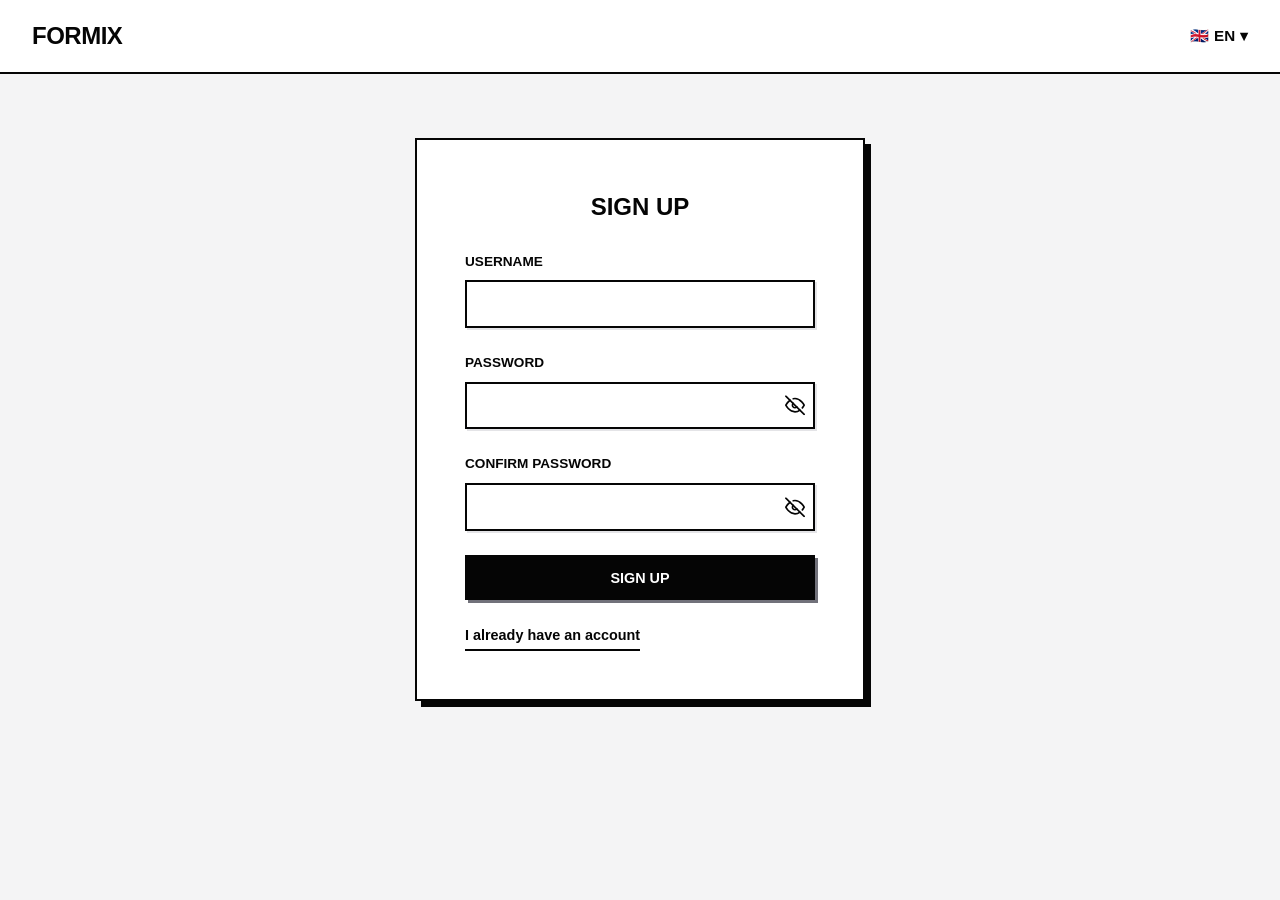
==== commit 29444a7e: "commit" ====
--- a/account.html
+++ b/account.html
@@ -122,7 +122,9 @@
             const confP = document.getElementById('conf-pass').value;
             if(oldP !== u.password) return alert("Incorrect Old Password!");
             if(newP !== confP) return alert("New passwords do not match!");
+            
             if(!validatePasswordStrength(newP, 'acc-pwd-hint')) return;
+            
             u.password = newP;
             users[u.username] = u;
             localStorage.setItem('formix_users', JSON.stringify(users));
--- a/css/style.css
+++ b/css/style.css
@@ -1,126 +1,185 @@
-:root { --black: #050505; --white: #ffffff; --gray-light: #f4f4f5; --gray-border: #e4e4e7; --gray-text: #71717a; --font-main: 'Inter', sans-serif; --primary: #2563eb; }
+:root { 
+    --black: #050505; 
+    --white: #ffffff; 
+    --gray-light: #f4f4f5; 
+    --gray-border: #e4e4e7; 
+    --gray-text: #71717a; 
+    --primary: #050505; 
+    --primary-hover: #333333;
+    --success: #10b981; 
+    --warning: #f59e0b; 
+    --font-main: 'Inter', sans-serif; 
+}
+
 * { box-sizing: border-box; }
 body { font-family: var(--font-main); background-color: var(--gray-light); color: var(--black); margin: 0; padding: 0; line-height: 1.6; }
 
 /* NAVBAR & DROPDOWNS */
-.navbar { display: flex; justify-content: space-between; align-items: center; padding: 1rem 2rem; background-color: var(--white); border-bottom: 1px solid var(--gray-border); position: sticky; top: 0; z-index: 100; }
-.logo { font-weight: 800; font-size: 1.5rem; letter-spacing: -0.5px; text-decoration: none; color: var(--black); display: flex; align-items: center; gap: 0.5rem;}
+.navbar { display: flex; justify-content: space-between; align-items: center; padding: 1rem 2rem; background-color: var(--white); border-bottom: 2px solid var(--black); position: sticky; top: 0; z-index: 100; box-shadow: none; }
+.logo { font-weight: 900; font-size: 1.5rem; letter-spacing: -0.5px; text-decoration: none; color: var(--black); display: flex; align-items: center; gap: 0.5rem; }
 .logo img { width: 24px; height: 24px; }
 .nav-right { display: flex; align-items: center; gap: 1.5rem; }
 
 .lang-dropdown, .profile-dropdown { position: relative; display: inline-block; cursor: pointer; padding: 0.5rem 0; }
-.lang-dropbtn { font-weight: 800; font-size: 0.95rem; display: flex; align-items: center; gap: 0.3rem; }
-.lang-dropdown-content, .profile-dropdown-content { display: none; position: absolute; right: 0; top: 100%; background-color: var(--white); min-width: 150px; box-shadow: 0px 8px 16px rgba(0,0,0,0.1); border: 1px solid var(--gray-border); z-index: 101; border-radius: 4px; overflow: hidden; }
+.lang-dropbtn { font-weight: 800; font-size: 0.95rem; display: flex; align-items: center; gap: 0.3rem; color: var(--black); }
+.lang-dropdown-content, .profile-dropdown-content { display: none; position: absolute; right: 0; top: 100%; background-color: var(--white); min-width: 160px; box-shadow: 4px 4px 0px var(--black); border: 2px solid var(--black); z-index: 101; border-radius: 0; overflow: hidden; }
 .lang-dropdown:hover .lang-dropdown-content, .profile-dropdown:hover .profile-dropdown-content { display: block; }
-.lang-dropdown-content a, .profile-dropdown-content a { color: var(--black); padding: 12px 16px; text-decoration: none; display: block; font-size: 0.9rem; font-weight: 600; border-bottom: 1px solid var(--gray-light); transition: 0.2s; }
-.lang-dropdown-content a:hover, .profile-dropdown-content a:hover { background-color: var(--gray-light); padding-left: 20px; }
+.lang-dropdown-content a, .profile-dropdown-content a { color: var(--black); padding: 12px 16px; text-decoration: none; display: block; font-size: 0.9rem; font-weight: 800; border-bottom: 1px solid var(--gray-border); transition: 0.2s; }
+.lang-dropdown-content a:hover, .profile-dropdown-content a:hover { background-color: var(--black); color: var(--white); padding-left: 20px; }
+.nav-profile-pic { width: 35px; height: 35px; border-radius: 50%; object-fit: cover; border: 2px solid var(--black); background: #eee; vertical-align: middle; }
 
-.nav-profile-pic { width: 35px; height: 35px; border-radius: 50%; object-fit: cover; border: 2px solid var(--black); background: #eee; vertical-align: middle; }
-.btn-primary { background: var(--black); color: var(--white); padding: 0.8rem 1.2rem; text-decoration: none; font-weight: 800; border-radius: 4px; border: none; cursor: pointer; transition: 0.2s; text-align: center; font-family: inherit; font-size: 0.9rem; text-transform: uppercase;}
-.btn-primary:hover:not(:disabled) { transform: translateY(-2px); box-shadow: 3px 3px 0px var(--gray-text); }
-.btn-primary:disabled { opacity: 0.5; cursor: not-allowed; }
-.btn-danger { background: #dc2626; color: white; }
-.btn-success { background: #16a34a; color: white; }
-.btn-icon { background: var(--gray-light); border: 1px solid var(--gray-border); padding: 0.5rem; cursor: pointer; border-radius: 4px; transition: 0.2s; font-weight: bold;}
-.btn-icon:hover { background: var(--black); color: var(--white); }
+/* BUTTONS */
+.btn-primary { background: var(--black); color: var(--white); padding: 0.8rem 1.2rem; text-decoration: none; font-weight: 900; border-radius: 0; border: 2px solid var(--black); cursor: pointer; transition: 0.2s; text-align: center; font-family: inherit; font-size: 0.9rem; text-transform: uppercase; box-shadow: 3px 3px 0px var(--gray-text); }
+.btn-primary:hover:not(:disabled) { transform: translateY(-2px); box-shadow: 5px 5px 0px var(--black); background: var(--primary-hover); }
+.btn-primary:disabled { opacity: 0.5; cursor: not-allowed; box-shadow: none; transform: none; }
+.btn-danger { background: #dc2626; color: white; border-color: #dc2626; box-shadow: 3px 3px 0px #7f1d1d; }
+.btn-danger:hover:not(:disabled) { background: #b91c1c; box-shadow: 5px 5px 0px #7f1d1d; }
+.btn-success { background: var(--success); color: white; border-color: var(--success); box-shadow: 3px 3px 0px #065f46; }
+.btn-success:hover:not(:disabled) { background: #059669; box-shadow: 5px 5px 0px #065f46; }
+.btn-warning { background: var(--warning); color: var(--white); border-color: var(--warning); box-shadow: none; }
+.btn-warning:hover:not(:disabled) { background: #d97706; box-shadow: 4px 4px 0px var(--black); }
+.btn-icon { background: var(--white); color: var(--black); border: 2px solid var(--black); padding: 0.5rem; cursor: pointer; border-radius: 0; transition: 0.2s; font-weight: bold; }
+.btn-icon:hover:not(:disabled) { background: var(--black); color: var(--white); }
+.btn-icon:disabled { opacity: 0.5; cursor: not-allowed; }
+.btn-trash { background: transparent; color: var(--black); border: none; font-size: 1.2rem; cursor: pointer; transition: 0.2s; padding: 0.2rem; display: flex; align-items: center; justify-content: center; }
+.btn-trash:hover { color: #dc2626; transform: scale(1.1); }
+.btn-sm { padding: 0.6rem 1rem; font-size: 0.75rem; }
 
-/* HEADERS, WIDGETS & BACK BUTTON */
-.page-header, .hero { position: relative; text-align: center; padding: 4rem 1rem; background-color: var(--white); border-bottom: 1px solid var(--gray-border); }
-.header-back-btn { 
-    position: absolute; right: 2rem; top: 2rem;
-    text-decoration: none; color: var(--black); font-weight: 800; text-transform: uppercase; font-size: 0.85rem; letter-spacing: 1px; transition: all 0.3s ease; border: 2px solid var(--black); padding: 0.5rem 1.2rem; border-radius: 5px; background-color: var(--white); box-shadow: 3px 3px 0px var(--black);
-}
+/* HEADERS */
+.page-header, .hero { position: relative; text-align: center; padding: 4rem 1rem; background-color: var(--white); border-bottom: 2px solid var(--black); }
+.header-back-btn { position: absolute; right: 2rem; top: 2rem; text-decoration: none; color: var(--black); font-weight: 900; text-transform: uppercase; font-size: 0.85rem; letter-spacing: 1px; transition: all 0.3s ease; border: 2px solid var(--black); padding: 0.5rem 1.2rem; background-color: var(--white); box-shadow: 3px 3px 0px var(--black); }
 .header-back-btn:hover { transform: translate(-2px, -2px); box-shadow: 5px 5px 0px var(--black); background-color: var(--gray-light); }
-.hero h1, .page-header h1 { font-weight: 800; font-size: 3rem; margin: 0; text-transform: uppercase; }
+.hero h1, .page-header h1 { font-weight: 900; font-size: 3rem; margin: 0; text-transform: uppercase; color: var(--black); }
 .hero p, .page-header p { color: var(--gray-text); font-size: 1.1rem; margin-top: 1rem; }
 .db-widget { display: flex; justify-content: center; gap: 1rem; margin-top: 1.5rem; flex-wrap: wrap; }
 .db-stat { background: var(--white); border: 2px solid var(--black); padding: 0.5rem 1.2rem; display: flex; align-items: center; gap: 0.5rem; box-shadow: 3px 3px 0px var(--black); }
-.db-number { font-weight: 800; color: var(--black); font-size: 1.2rem; }
+.db-number { font-weight: 900; color: var(--black); font-size: 1.2rem; }
 .db-label { font-size: 0.8rem; font-weight: 800; text-transform: uppercase; color: var(--gray-text); }
-.text-center { text-align: center; }
 
-/* MAIN GRIDS */
+/* DASHBOARD SIDEBAR LAYOUT */
+.dashboard-layout { display: flex; flex-direction: column; max-width: 1200px; margin: 2rem auto; gap: 2rem; padding: 0 2rem; min-height: 60vh;}
+@media(min-width: 850px) { .dashboard-layout { flex-direction: row; } }
+.sidebar { width: 100%; display: flex; gap: 1rem; border-bottom: 2px solid var(--black); padding-bottom: 1rem; overflow-x: auto; }
+@media(min-width: 850px) { .sidebar { width: 250px; flex-direction: column; border-bottom: none; border-right: 2px solid var(--black); padding-right: 1rem; padding-bottom: 0; } }
+.sidebar a { display: block; padding: 1rem; color: var(--gray-text); text-decoration: none; font-weight: 800; text-transform: uppercase; transition: 0.2s; border: 2px solid transparent; white-space: nowrap; }
+.sidebar a:hover { border-color: var(--black); color: var(--black); }
+.sidebar a.active { background: var(--black); color: var(--white); border-color: var(--black); }
+.dashboard-content { flex: 1; }
+
+/* MAIN GRIDS & EXACT BOX SIZING */
 main { padding: 4rem 2rem; max-width: 1200px; margin: 0 auto; min-height: 50vh; }
-.grid-container, .selection-container { display: grid; grid-template-columns: repeat(auto-fit, minmax(280px, 1fr)); gap: 2rem; }
-.section-header { font-size: 1.5rem; font-weight: 800; color: var(--black); margin: 2rem 0 1.5rem; text-transform: uppercase; border-bottom: 3px solid var(--black); display: inline-block; padding-bottom: 0.5rem; }
-.muscle-section { margin-bottom: 3rem; }
-.card { background-color: var(--white); padding: 3rem 2rem; border: 1px solid var(--gray-border); text-align: left; text-decoration: none; color: var(--black); display: flex; flex-direction: column; transition: 0.3s; position: relative; box-shadow: 4px 4px 0px var(--gray-border); cursor: pointer; }
-.card:hover { transform: translate(-4px, -4px); box-shadow: 8px 8px 0px var(--black); border-color: var(--black); }
-.card-icon img { width: 3.5rem; height: 3.5rem; object-fit: contain; margin-bottom: 1rem; }
-.card h2 { font-weight: 800; font-size: 1.5rem; margin: 0 0 0.5rem 0; text-transform: uppercase; }
-.card p { color: var(--gray-text); margin: 0; font-size: 0.95rem; }
+.grid-container, .selection-container { display: grid; grid-template-columns: repeat(3, 1fr); gap: 2rem; align-items: stretch; }
+@media(max-width: 850px) { .grid-container, .selection-container { grid-template-columns: 1fr; } }
+.section-header { font-size: 1.5rem; font-weight: 900; color: var(--black); margin: 2rem 0 1.5rem; text-transform: uppercase; border-bottom: 3px solid var(--black); display: inline-block; padding-bottom: 0.5rem; }
+
+.card { background-color: var(--white); padding: 3rem 2rem; border: 2px solid var(--black); text-align: left; text-decoration: none; color: var(--black); display: flex; flex-direction: column; transition: 0.3s; position: relative; box-shadow: 4px 4px 0px var(--black); cursor: pointer; border-radius: 0; height: 100%; }
+.card:hover { transform: translate(-4px, -4px); box-shadow: 8px 8px 0px var(--black); }
+.card-icon { text-align: left; margin-bottom: 1.5rem; }
+.card-icon img { width: 80px; height: 80px; object-fit: contain; display: block; }
+.card h2 { font-weight: 900; font-size: 1.5rem; margin: 0 0 0.5rem 0; text-transform: uppercase; }
+.card p { color: var(--gray-text); margin: 0; font-size: 0.95rem; font-weight: 600; flex-grow: 1; }
 .card-arrow { position: absolute; bottom: 2rem; right: 2rem; font-size: 1.5rem; opacity: 0; transform: translateX(-10px); transition: all 0.3s ease; font-weight: bold; }
 .card:hover .card-arrow { opacity: 1; transform: translateX(0); }
 
-/* FILTER DROPDOWN */
-.filter-wrapper { margin-top: 2rem; display: flex; justify-content: center; align-items: center; gap: 1rem; flex-wrap: wrap; }
-.filter-wrapper label { font-weight: 800; color: var(--gray-text); text-transform: uppercase; font-size: 0.9rem; letter-spacing: 1px; }
-.filter-select { padding: 0.6rem 1.5rem; font-family: var(--font-main); font-size: 0.95rem; font-weight: 800; border: 2px solid var(--black); background-color: var(--white); color: var(--black); cursor: pointer; outline: none; text-transform: uppercase; border-radius: 0px; box-shadow: 3px 3px 0px var(--black); transition: all 0.2s ease; }
-.filter-select:focus { background-color: var(--gray-light); }
+/* CALENDAR & WORKOUT LOG UI */
+.log-layout { display: grid; grid-template-columns: 1fr 1fr; gap: 2rem; }
+@media(max-width: 950px) { .log-layout { grid-template-columns: 1fr; } }
+.calendar-container { background: var(--white); padding: 2rem; border: 2px solid var(--black); box-shadow: 6px 6px 0px var(--black); }
+.cal-header { display: flex; justify-content: space-between; align-items: center; margin-bottom: 1.5rem; font-weight: 900; font-size: 1.5rem; color: var(--black); text-transform: uppercase; }
+.cal-header button { background: none; border: none; font-size: 1.5rem; color: var(--black); cursor: pointer; font-weight: 900; transition: 0.2s; }
+.cal-header button:hover { transform: scale(1.2); color: var(--primary); }
+.cal-weekdays { display: grid; grid-template-columns: repeat(7, 1fr); text-align: center; font-weight: 800; color: var(--gray-text); margin-bottom: 1rem; font-size: 0.85rem; }
+.cal-grid { display: grid; grid-template-columns: repeat(7, 1fr); gap: 8px; }
+.cal-day { aspect-ratio: 1; display: flex; justify-content: center; align-items: center; font-weight: 800; cursor: pointer; transition: 0.2s; border: 2px solid transparent; font-size: 1.1rem; }
+.cal-day:hover:not(.empty) { border-color: var(--black); }
+.cal-day.empty { cursor: default; background: transparent; }
+.cal-day.today { border: 2px dashed var(--black); color: var(--black); font-weight: 900; }
+.cal-day.has-log { background-color: var(--black); color: white; border: 2px solid var(--black); } 
+.cal-day.selected { transform: scale(1.1); box-shadow: 0 0 0 2px var(--white), 0 0 0 4px var(--black); z-index: 2; }
+
+/* PANEL DETAIL LOG & SYMMETRICAL HISTORY ITEM */
+.log-details-panel { background: var(--white); padding: 2rem; border: 2px solid var(--black); box-shadow: 4px 4px 0px var(--black); display: flex; flex-direction: column; }
+.log-details-panel h3 { margin-top: 0; font-weight: 900; color: var(--black); border-bottom: 2px solid var(--black); padding-bottom: 1rem; text-transform: uppercase;}
+
+.history-log-item { display: grid; grid-template-columns: 1fr 180px; border: 2px solid var(--black); background: var(--white); box-shadow: 4px 4px 0px var(--black); margin-bottom: 1rem; align-items: stretch; }
+@media(max-width: 500px) { .history-log-item { grid-template-columns: 1fr; } .history-log-item .status-box { border-right: none; border-bottom: 2px solid var(--black); } }
+.history-log-item .status-box { padding: 1rem 1.5rem; display: flex; align-items: center; gap: 0.5rem; font-weight: 900; font-size: 1.1rem; text-transform: uppercase; border-right: 2px solid var(--black); }
+.history-log-item .status-box.completed { background: var(--success); color: var(--white); }
+.history-log-item .status-box.incomplete { background: var(--warning); color: var(--black); }
+.history-log-item .action-box { display: flex; align-items: center; justify-content: flex-end; gap: 15px; padding: 0.5rem 1rem; background: var(--white); }
+
+.workout-list-item { background: var(--white); border: 2px solid var(--black); padding: 1.5rem; margin-bottom: 1rem; display: flex; justify-content: space-between; align-items: center; box-shadow: 3px 3px 0px var(--black); }
+.workout-list-item h4 { margin: 0; font-weight: 900; color: var(--black); text-transform: uppercase; font-size: 1.1rem; }
+
+/* CUSTOM WORKOUTS CRUD UI */
+.cw-header { display: flex; justify-content: space-between; align-items: center; margin-bottom: 2rem; flex-wrap: wrap; gap: 1rem; border-bottom: 2px solid var(--black); padding-bottom: 1rem;}
+.cw-item { background: white; border: 2px solid black; padding: 1.5rem; margin-bottom: 1rem; display: flex; justify-content: space-between; align-items: center; box-shadow: 4px 4px 0px black; transition: 0.2s; }
+.cw-item:hover { transform: translate(-2px, -2px); box-shadow: 6px 6px 0px black; }
+.cw-item h3 { margin: 0 0 0.5rem 0; font-weight: 900; text-transform: uppercase; font-size: 1.3rem;}
+.cw-details { color: var(--gray-text); font-size: 0.95rem; font-weight: 800; }
+
+/* DRAG & DROP ITEMS */
+.draggable-item { background: var(--white); border: 2px solid var(--black); padding: 0.8rem; margin-bottom: 0.5rem; display: flex; justify-content: space-between; align-items: center; cursor: grab; font-weight: 800; transition: transform 0.2s; }
+.draggable-item.dragging { opacity: 0.5; background: var(--gray-border); border-style: dashed; transform: scale(0.98); }
+.drag-handle { cursor: grab; margin-right: 15px; color: var(--gray-text); font-size: 1.2rem; }
+
+/* ACTIVE WORKOUT SLIDER UI */
+.progress-container { width: 100%; background-color: var(--white); border: 2px solid var(--black); height: 24px; margin: 0 0 1rem 0; overflow: hidden; box-shadow: 3px 3px 0px var(--black); }
+.progress-bar { height: 100%; background-color: var(--black); width: 0%; transition: width 0.5s ease-in-out; }
+.active-workout-display { background: var(--white); border: 2px solid var(--black); padding: 3rem; text-align: center; box-shadow: 8px 8px 0px var(--black); margin-bottom: 3rem; }
+.active-exercise-name { font-size: 2.5rem; font-weight: 900; text-transform: uppercase; margin: 1rem 0; color: var(--black); }
+.active-exercise-target { font-size: 1.2rem; font-weight: 800; color: var(--white); background: var(--black); padding: 0.5rem 1.5rem; display: inline-block; margin-bottom: 2rem; box-shadow: 3px 3px 0px var(--gray-text); text-transform: uppercase; }
+.active-controls-panel { background: var(--white); padding: 2rem; border: 2px solid var(--black); margin-bottom: 2rem; }
+
+/* MODALS */
+.modal { display: none; position: fixed; top: 0; left: 0; width: 100%; height: 100%; background: rgba(5,5,5,0.8); z-index: 1000; justify-content: center; align-items: center; backdrop-filter: blur(4px); }
+.modal-content { background: var(--white); padding: 3rem; width: 90%; max-width: 600px; border: 4px solid var(--black); box-shadow: 12px 12px 0px var(--black); max-height: 90vh; overflow-y: auto; text-align: left; }
+.modal-content.text-center { text-align: center; }
+.modal-content h2 { font-weight: 900; font-size: 2rem; margin-top: 0; color: var(--black); text-transform: uppercase; border-bottom: 2px solid var(--black); padding-bottom: 1rem; margin-bottom: 1.5rem;}
+.modal-actions { display: flex; gap: 1rem; justify-content: center; margin-top: 2rem; }
+.modal-actions button { flex: 1; }
+.close-modal { float: right; font-size: 2rem; font-weight: 900; cursor: pointer; color: var(--black); line-height: 1; }
+.close-modal:hover { color: var(--gray-text); }
 
 /* FORMS & AUTH */
-.auth-container, .account-container { background: var(--white); border: 1px solid var(--black); padding: 3rem; max-width: 450px; margin: 0 auto; box-shadow: 6px 6px 0px var(--black); width: 100%; }
-.auth-container h2 { text-transform: uppercase; font-weight: 800; margin-top: 0; margin-bottom: 1.5rem; text-align: center; }
+.auth-container, .account-container { background: var(--white); border: 2px solid var(--black); padding: 3rem; max-width: 450px; margin: 0 auto; box-shadow: 6px 6px 0px var(--black); width: 100%; }
+.auth-container h2 { text-transform: uppercase; font-weight: 900; margin-top: 0; margin-bottom: 1.5rem; text-align: center; }
 .form-group { margin-bottom: 1.5rem; text-align: left; }
-.form-group label { display: block; font-weight: 800; margin-bottom: 0.5rem; text-transform: uppercase; font-size: 0.85rem; }
-.form-group input, .form-group select { width: 100%; padding: 0.8rem; border: 2px solid var(--gray-border); font-family: inherit; font-size: 1rem; transition: 0.3s; }
-.form-group input:focus, .form-group select:focus { outline: none; border-color: var(--black); }
-.auth-link { display: inline-block; text-align: center; margin-top: 1.5rem; color: var(--black); text-decoration: none; font-weight: 800; font-size: 0.9rem; border-bottom: 2px solid var(--black); padding-bottom: 2px; transition: 0.3s; width: 100%; }
-.auth-link:hover { color: var(--primary); border-color: var(--primary); }
+.form-group label { display: block; font-weight: 900; margin-bottom: 0.5rem; text-transform: uppercase; font-size: 0.85rem; }
+.form-group input, .form-group select { width: 100%; padding: 0.8rem; border: 2px solid var(--black); font-family: inherit; font-size: 1rem; font-weight: 600; transition: 0.3s; box-shadow: 2px 2px 0px var(--gray-border); }
+.form-group input:focus, .form-group select:focus { outline: none; box-shadow: 4px 4px 0px var(--black); }
+.auth-link { display: inline-block; text-align: left; margin-top: 1.5rem; color: var(--black); text-decoration: none; font-weight: 800; font-size: 0.9rem; border-bottom: 2px solid var(--black); padding-bottom: 2px; transition: 0.3s; }
+.auth-link:hover { color: var(--primary-hover); border-color: var(--primary-hover); }
 
-/* PASSWORD TOGGLE EYE ICON */
-.pwd-wrapper { position: relative; display: flex; align-items: center; }
-.pwd-wrapper input { padding-right: 3rem; }
-.pwd-toggle { position: absolute; right: 10px; background: none; border: none; cursor: pointer; outline: none; padding: 5px; color: var(--gray-text); transition: 0.2s; display: flex; align-items: center; justify-content: center; }
-.pwd-toggle:hover { color: var(--black); }
+/* PASSWORD EYE ICON TOGGLE */
+.pwd-wrapper { position: relative; display: block; width: 100%; }
+.pwd-wrapper input { width: 100%; padding-right: 3rem; }
+.pwd-toggle { position: absolute; right: 10px; top: 50%; transform: translateY(-50%); background: transparent; border: none; cursor: pointer; outline: none; padding: 0; color: var(--black); display: flex; align-items: center; justify-content: center; height: 100%; }
+.pwd-toggle:hover { transform: translateY(-50%) scale(1.1); color: var(--primary-hover); }
 
-/* CUSTOM & ACTIVE WORKOUTS */
-.cw-header { display: flex; justify-content: space-between; align-items: center; margin-bottom: 2rem; flex-wrap: wrap; gap: 1rem; }
-.active-header-actions { display: flex; justify-content: center; gap: 1rem; margin-bottom: 2rem; }
-.cw-item { background: white; border: 1px solid black; padding: 1.5rem; margin-bottom: 1rem; display: flex; justify-content: space-between; align-items: center; box-shadow: 3px 3px 0px black; }
-.cw-item h3 { margin: 0 0 0.5rem 0; font-weight: 800; text-transform: uppercase; }
-.cw-details { color: var(--gray-text); font-size: 0.9rem; font-weight: 600; }
-.modal { display: none; position: fixed; top: 0; left: 0; width: 100%; height: 100%; background: rgba(0,0,0,0.6); z-index: 1000; justify-content: center; align-items: center; }
-.modal-content { background: white; padding: 2rem; width: 90%; max-width: 600px; border: 2px solid black; box-shadow: 8px 8px 0px black; max-height: 90vh; overflow-y: auto; }
-.close-modal { float: right; font-size: 1.5rem; font-weight: bold; cursor: pointer; }
 .filter-row { display: flex; gap: 0.5rem; margin-bottom: 1rem; }
-.filter-row input, .filter-row select { flex: 1; padding: 0.5rem; border: 1px solid var(--gray-border); font-family: inherit; }
-.ex-list-modal { max-height: 200px; overflow-y: auto; border: 1px solid var(--gray-border); padding: 0.5rem; margin-bottom: 1rem; }
-.ex-list-item { padding: 0.5rem; border-bottom: 1px solid var(--gray-light); cursor: pointer; font-weight: 600; transition: 0.2s;}
-.ex-list-item:hover, .ex-list-item.selected { background: var(--black); color: var(--white); }
-.tracker-row { display: flex; align-items: center; gap: 1rem; font-weight: 800; }
-.tracker-row span { font-size: 1.2rem; }
-.edit-controls { display: flex; flex-direction: column; gap: 5px; padding: 1rem; border-left: 1px solid var(--gray-border); align-items: center; justify-content: center; background: var(--gray-light);}
-.edit-controls button { font-size: 0.9rem; padding: 0.4rem 0.6rem; width: 100%;}
-.target-badge { display: inline-block; padding: 0.5rem 1rem; background: var(--black); color: var(--white); font-weight: 800; font-size: 1.1rem; border-radius: 4px; margin-bottom: 1rem; letter-spacing: 1px; box-shadow: 3px 3px 0px var(--primary); }
+.ex-list-modal { max-height: 200px; overflow-y: auto; border: 2px solid var(--black); padding: 0.5rem; margin-bottom: 1rem; background: var(--white); text-align: left;}
+.ex-list-item { padding: 0.8rem; border-bottom: 1px solid var(--gray-border); cursor: pointer; font-weight: 800; transition: 0.2s; text-transform: uppercase; font-size: 0.9rem;}
+.ex-list-item:hover { background: var(--black); color: var(--white); }
 
-/* ACTIVE WORKOUT INSTRUCTIONS TOGGLE */
-.btn-toggle-inst { background: transparent; color: var(--primary); border: 2px solid var(--primary); padding: 0.5rem 1rem; font-weight: 800; font-family: inherit; font-size: 0.8rem; text-transform: uppercase; cursor: pointer; border-radius: 4px; transition: 0.2s; display: inline-block; }
-.btn-toggle-inst:hover { background: var(--primary); color: var(--white); transform: translate(-2px, -2px); box-shadow: 3px 3px 0px var(--black); }
-.exec-instructions { margin-top: 1.5rem; padding-top: 1.5rem; border-top: 2px dashed var(--gray-border); display: none; animation: fadeIn 0.3s ease; }
-
-/* WORKOUT CARDS */
-.workout-card { background-color: var(--white); border: 1px solid var(--black); display: flex; flex-direction: column; box-shadow: 6px 6px 0px var(--black); margin-bottom: 3rem; transition: 0.3s; }
-.workout-card:hover { transform: translateX(4px); }
-@media(min-width: 850px) { .workout-card { flex-direction: row; } }
-.video-container { flex: 1; position: relative; display: flex; align-items: center; justify-content: center; border-bottom: 1px solid var(--black); padding: 1rem; }
-@media(min-width: 850px) { .video-container { border-right: 1px solid var(--black); border-bottom: none; } }
-.video-container img { width: 100%; max-height: 400px; object-fit: contain; }
-.workout-details { flex: 1.5; padding: 3rem; }
-.workout-details h3 { font-weight: 800; font-size: 2rem; margin: 0 0 1rem; text-transform: uppercase; }
+/* WORKOUT CARDS (LIST VIEW FIX) */
+.workout-card { display: flex; flex-direction: column; background-color: var(--white); border: 2px solid var(--black); box-shadow: 6px 6px 0px var(--black); margin-bottom: 3rem; transition: 0.3s; }
+@media(min-width: 850px) { .workout-card { flex-direction: row; align-items: stretch; } }
+.video-container { position: relative; display: flex; align-items: center; justify-content: center; border-bottom: 2px solid var(--black); padding: 1rem; background: var(--white); }
+@media(min-width: 850px) { .video-container { width: 350px; flex-shrink: 0; border-bottom: none; border-right: 2px solid var(--black); } }
+.video-container img { width: 100%; height: auto; max-height: 250px; object-fit: contain; }
+.workout-details { flex: 1; padding: 2rem; display: flex; flex-direction: column; }
+.workout-details h3 { font-weight: 900; font-size: 2rem; margin: 0 0 1rem; text-transform: uppercase; }
 .tags { display: flex; gap: 0.5rem; margin-bottom: 1.5rem; flex-wrap: wrap; }
-.tag { background-color: var(--black); color: var(--white); padding: 0.3rem 0.8rem; font-size: 0.75rem; font-weight: 600; text-transform: uppercase; }
+.tag { background-color: var(--black); color: var(--white); padding: 0.3rem 0.8rem; font-size: 0.75rem; font-weight: 800; text-transform: uppercase; border-radius: 0; }
 .steps { padding-left: 1.2rem; margin-bottom:0; }
 
 .fade-in { animation: fadeIn 0.5s ease forwards; opacity: 0; }
-@keyframes fadeIn { from { opacity:0; transform:translateY(10px); } to { opacity:1; transform:translateY(0); } }
-footer { text-align: center; padding: 3rem; background: var(--white); border-top: 1px solid var(--gray-border); color: var(--gray-text); font-weight: 600; }
+@keyframes fadeIn { from { opacity:0; transform:translateY(15px); } to { opacity:1; transform:translateY(0); } }
+footer { text-align: center; padding: 3rem; background: var(--white); border-top: 2px solid var(--black); color: var(--gray-text); font-weight: 800; text-transform: uppercase; }
 
-/* MOBILE RESPONSIVENESS */
 @media (max-width: 768px) {
-    .page-header { padding-top: 5.5rem; }
-    .hero h1, .page-header h1 { font-size: 2rem; }
     .header-back-btn { top: 1.2rem; right: 1.2rem; padding: 0.4rem 0.8rem; font-size: 0.7rem; box-shadow: 2px 2px 0px var(--black); }
     .header-back-btn:hover { transform: translate(-1px, -1px); box-shadow: 3px 3px 0px var(--black); }
-    .workout-card { flex-direction: column; }
+    .dashboard-layout { padding: 0 1rem; }
 }
